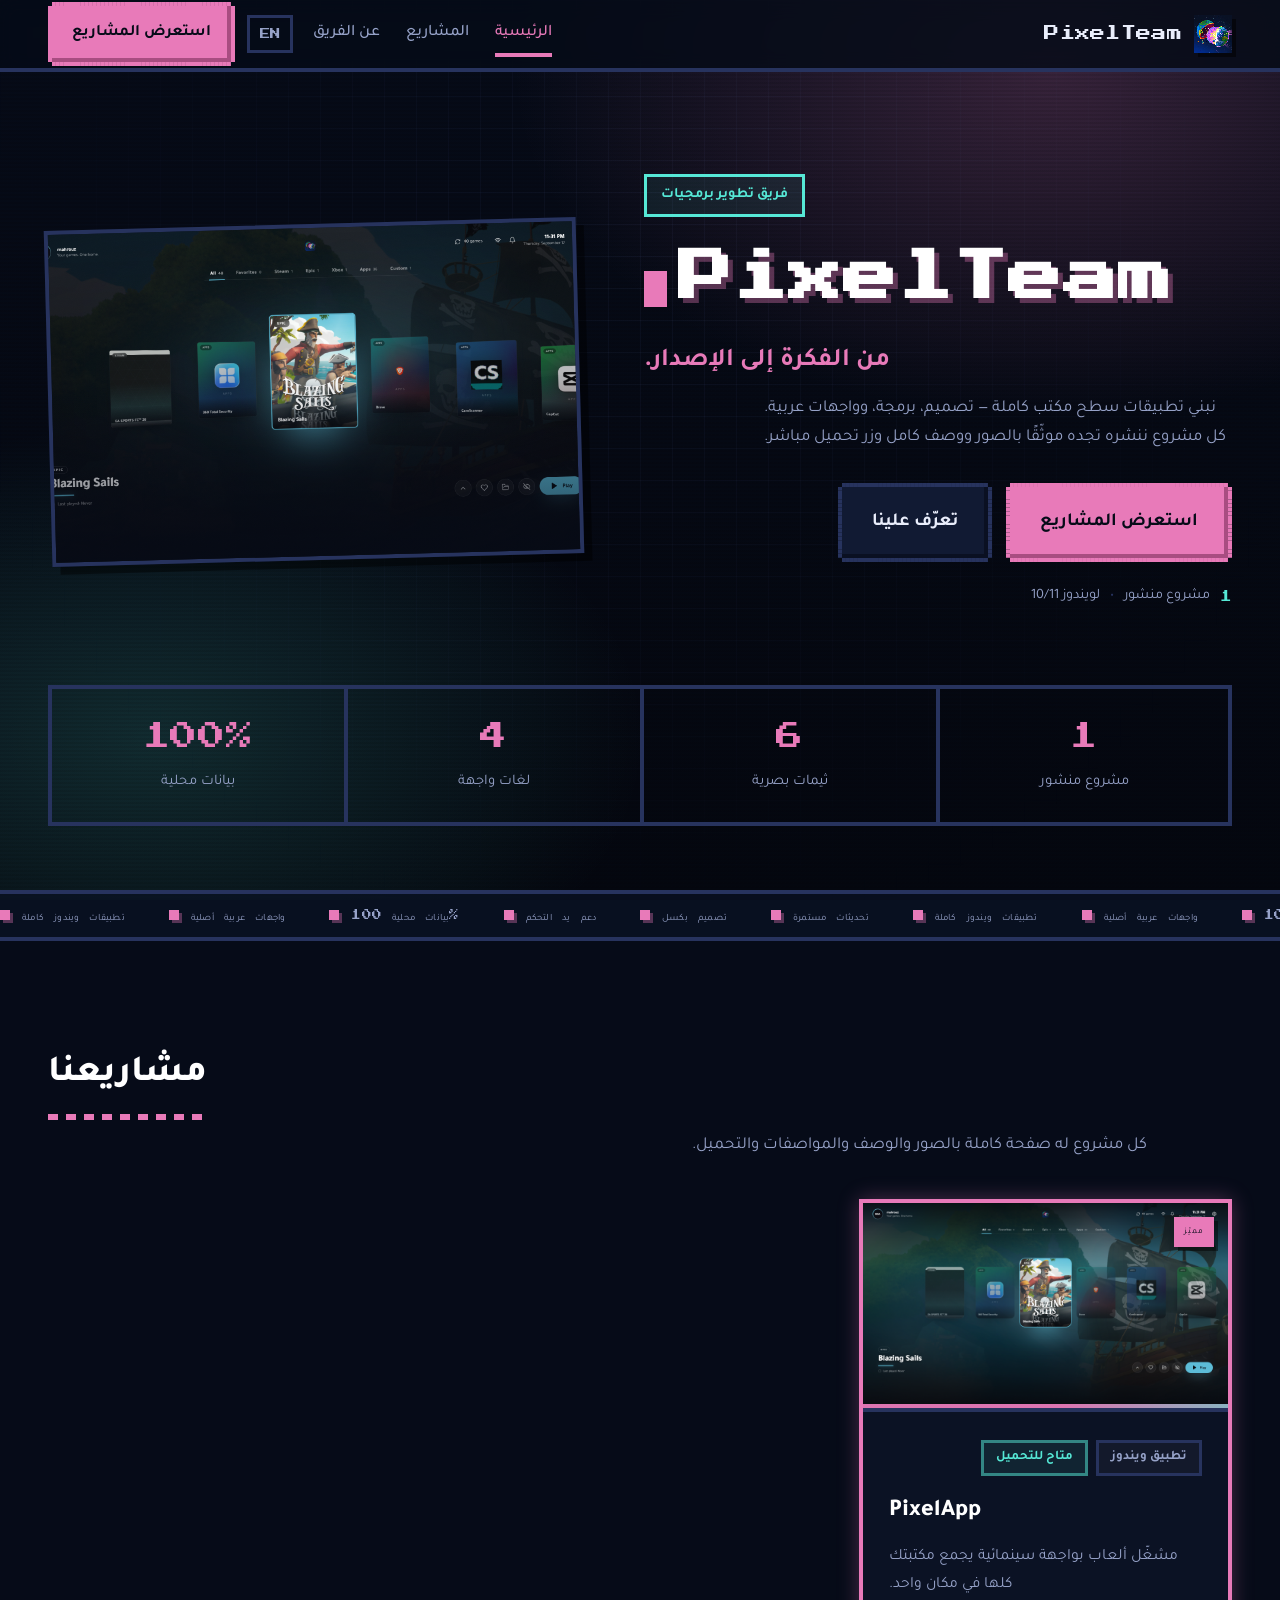
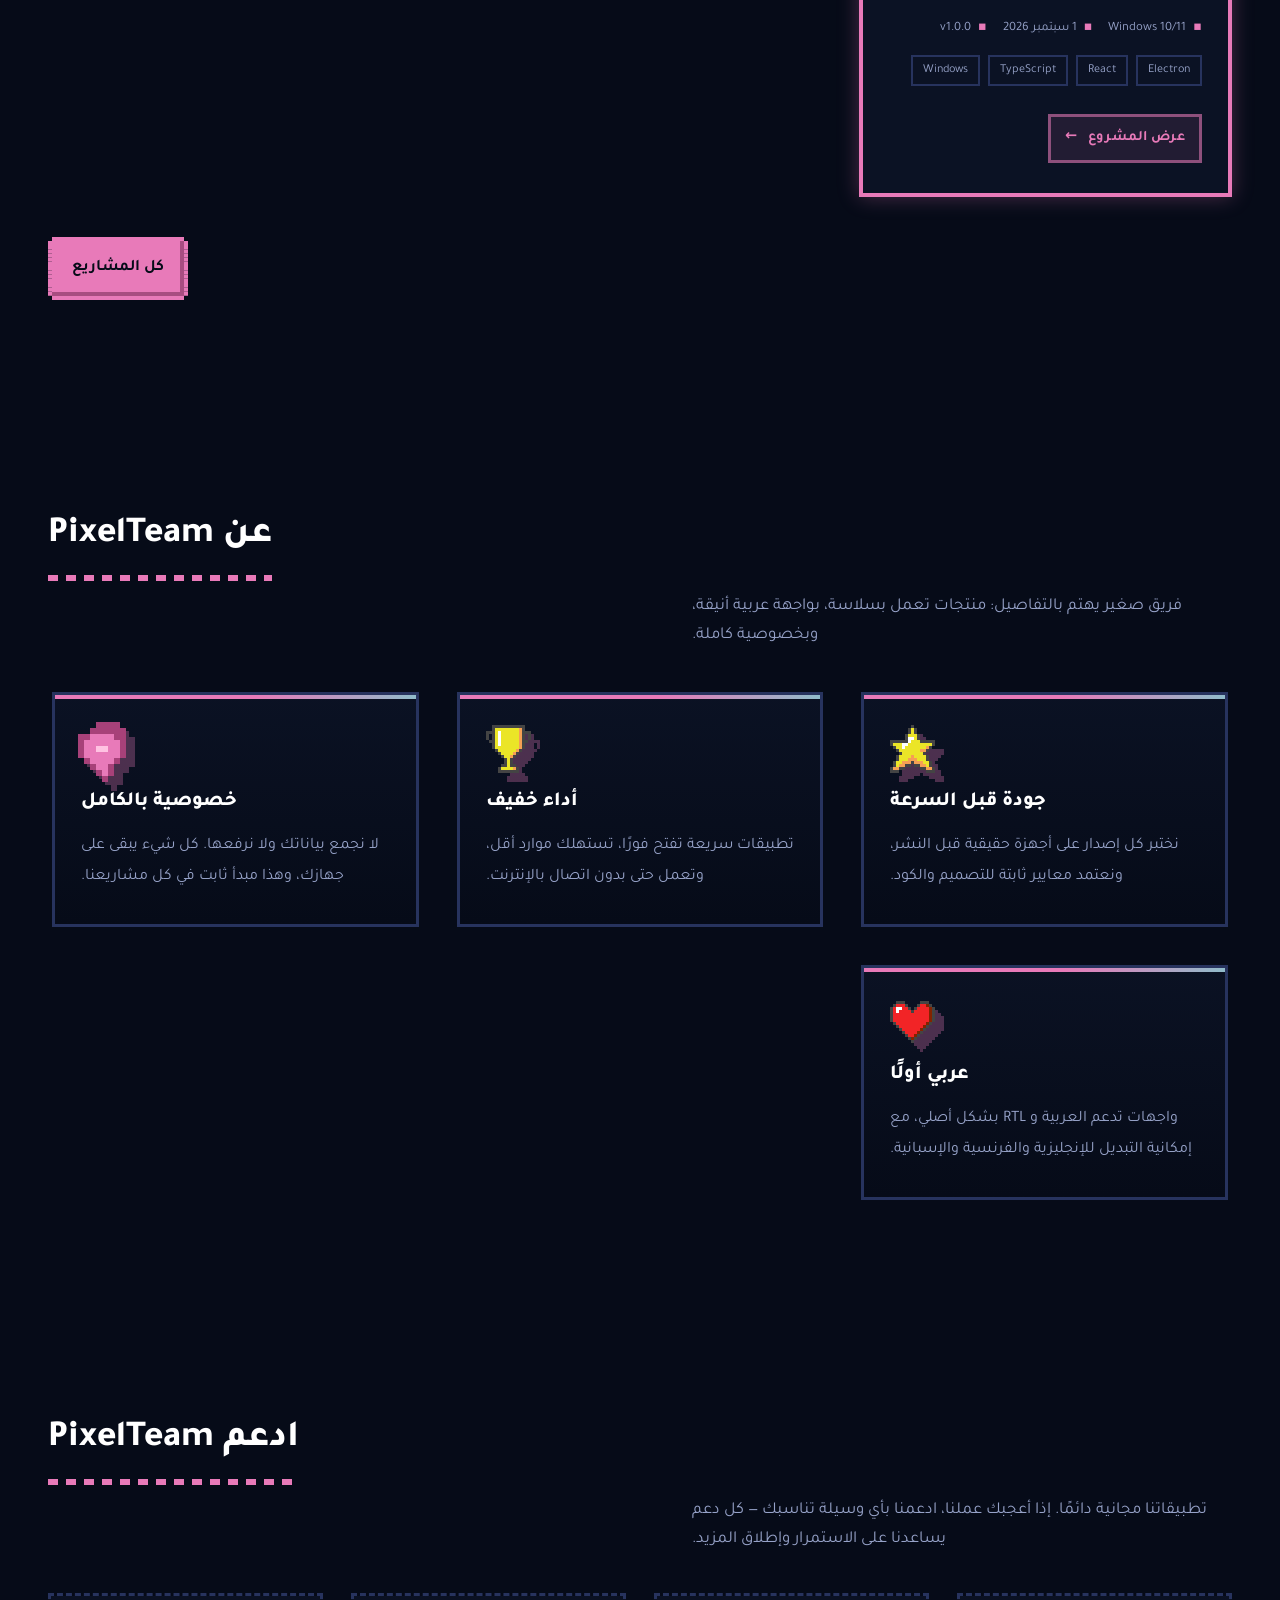
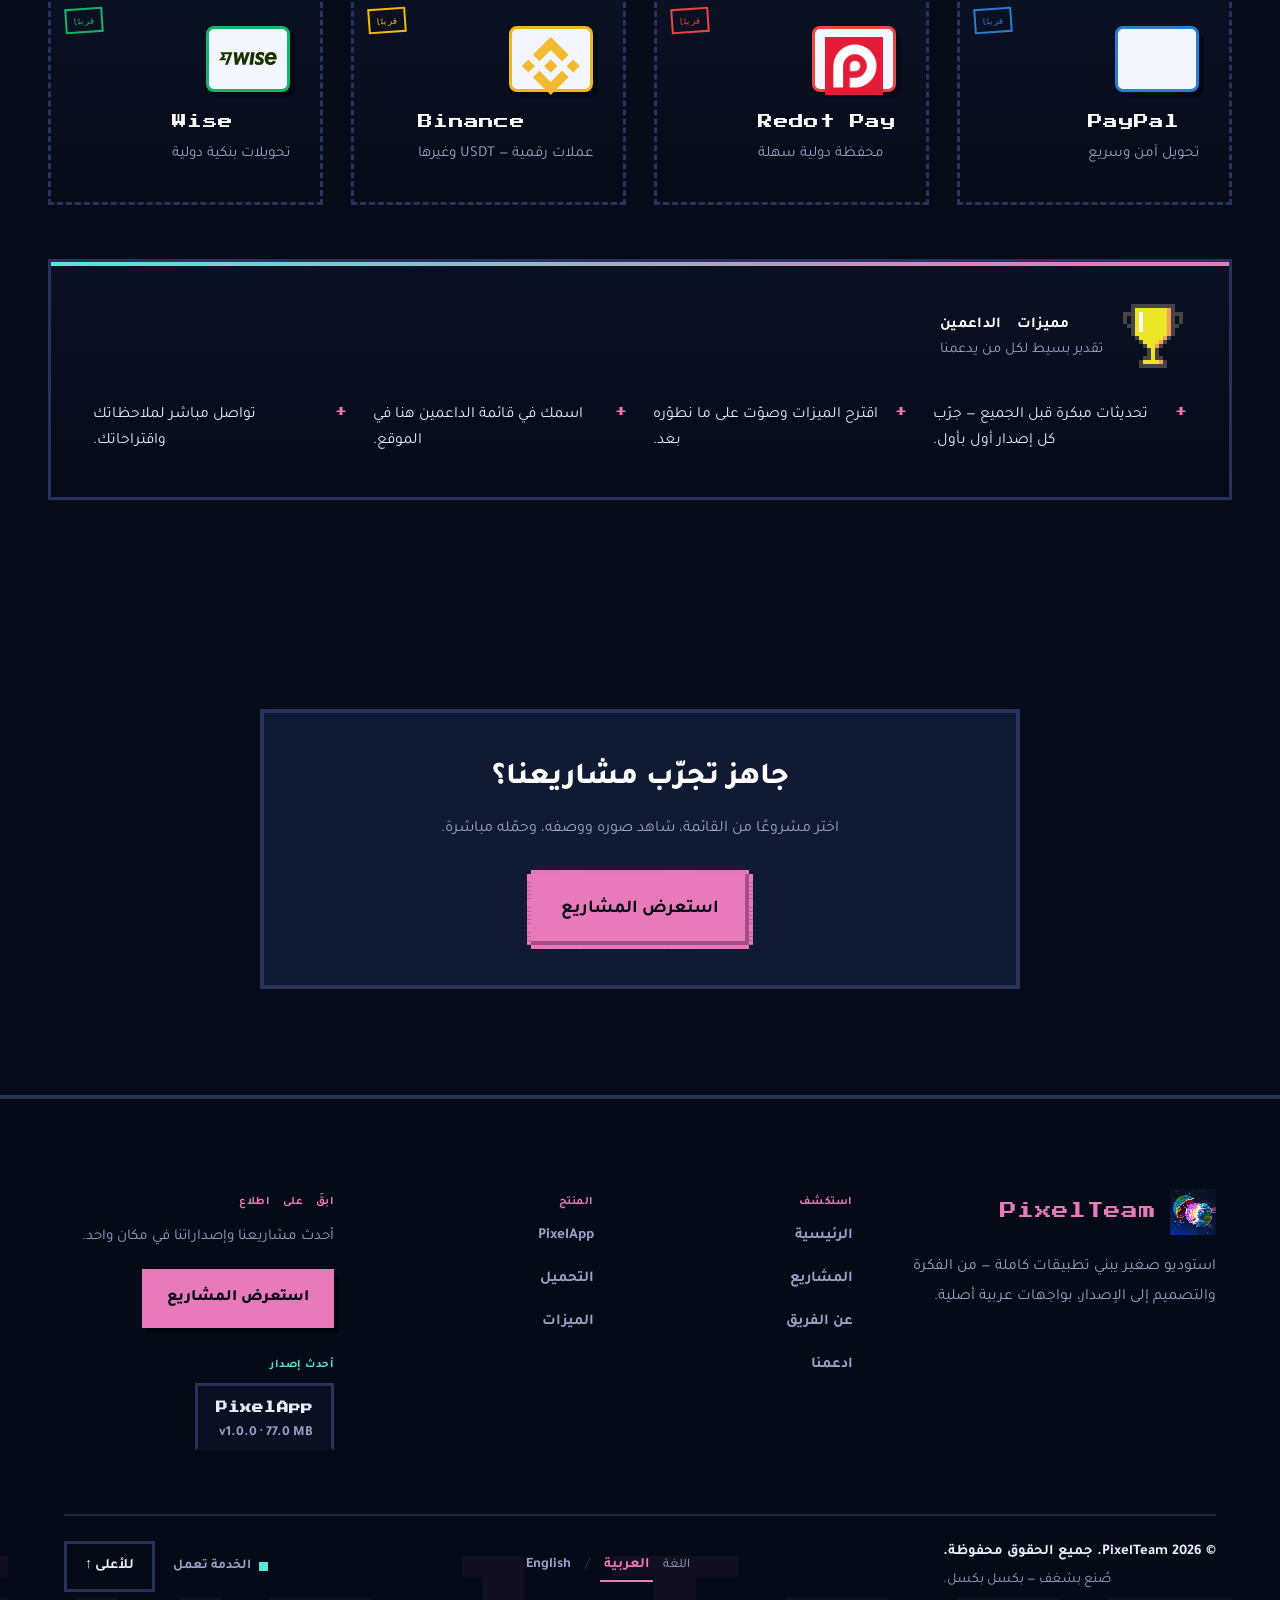
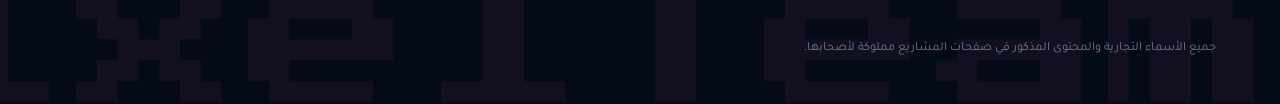
==== index.html @ 176a3e9e "PixelTeam website - PixelApp download site (static port of E:\مشروه)" ====
<!doctype html>
<html lang="ar" dir="rtl">
  <head>
    <meta charset="utf-8" />
    <meta name="viewport" content="width=device-width, initial-scale=1" />
    <meta
      http-equiv="Content-Security-Policy"
      content="default-src 'self'; img-src 'self' data:; style-src 'self' 'unsafe-inline'; font-src 'self'; script-src 'self'; connect-src 'self'; base-uri 'none'; form-action 'none'"
    />
    <title>PixelTeam - نصنع تطبيقات كاملة</title>
    <meta
      name="description"
      content="PixelTeam فريق تطوير تطبيقات. نبني منتجاتنا من الفكرة إلى الإصدار، ومنها PixelApp مشغّل الألعاب لويندوز."
    />
    <meta name="theme-color" content="#0b1224" />
    <meta name="author" content="PixelTeam" />
    <meta property="og:type" content="website" />
    <meta property="og:title" content="PixelTeam - نصنع تطبيقات كاملة" />
    <meta property="og:description" content="فريق تطوير تطبيقات. استعرض مشاريعنا وحمّلها." />
    <meta property="og:image" content="/img/og.png" />
    <link rel="icon" href="/img/favicon.png" />
    <link rel="apple-touch-icon" href="/img/logo.png" />
    <link rel="stylesheet" href="/vendor/nes.css" />
    <link rel="stylesheet" href="/css/style.css" />
  </head>
  <body data-page="home">
    <a class="skip-link" href="#main" data-i18n="nav.skip">تخطَّ إلى المحتوى</a>
    <div class="bg-layer" aria-hidden="true"></div>
    <div class="bg-grid" aria-hidden="true"></div>

    <header class="nav" id="siteNav">
      <a class="brand" href="/">
        <img src="/img/logo.png" alt="PixelTeam" class="brand__mark" />
        <span class="brand__name pixel">PixelTeam</span>
      </a>
      <nav class="nav__links" id="navLinks">
        <a href="/" class="is-active" data-nav="home" aria-current="page" data-i18n="nav.home">الرئيسية</a>
        <a href="/projects" data-nav="projects" data-i18n="nav.projects">المشاريع</a>
        <a href="#about" data-nav="about" data-i18n="nav.about">عن الفريق</a>
        <a href="/projects" class="nav__links__cta" data-i18n="nav.cta">استعرض المشاريع</a>
      </nav>
      <div class="nav__actions">
        <button type="button" class="lang-toggle pixel" id="langToggle" aria-label="Switch language">EN</button>
        <a class="nes-btn is-primary nav__cta" href="/projects" data-i18n="nav.cta">استعرض المشاريع</a>
        <button
          type="button"
          class="nav__toggle pixel"
          id="navToggle"
          aria-expanded="false"
          data-i18n-aria="nav.menu"
        >
          ☰
        </button>
      </div>
    </header>

    <main id="main">
      <section class="hero">
        <div class="hero__inner">
          <div class="hero__badge" data-i18n="home.badge">فريق تطوير برمجيات</div>
          <h1 class="hero__title pixel">PixelTeam</h1>
          <p class="hero__tagline" data-i18n="home.tagline">من الفكرة إلى الإصدار.</p>
          <p class="hero__sub" data-i18n="home.sub">
            نبني تطبيقات سطح مكتب كاملة — تصميم، برمجة، وواجهات عربية. كل مشروع ننشره تجده موثّقًا
            بالصور ووصف كامل وزر تحميل مباشر.
          </p>
          <div class="hero__actions">
            <a class="nes-btn is-primary btn-lg" href="/projects" data-i18n="nav.cta">
              استعرض المشاريع
            </a>
            <a class="nes-btn btn-lg" href="#about" data-i18n="home.aboutCta">تعرّف علينا</a>
          </div>
          <p class="hero__meta">
            <span class="pixel" id="heroProjectCount">—</span>
            <span data-i18n="home.metaProjects">مشروع منشور</span>
            <span class="dot">•</span>
            <span data-i18n="home.metaPlatform">لويندوز 10/11</span>
          </p>
        </div>
        <div class="hero__art">
          <img src="/img/app/theme-neon.png" alt="واجهة أحد مشاريع PixelTeam" />
        </div>
      </section>

      <section class="stats">
        <div class="stat">
          <span class="stat__num pixel" id="statProjects">—</span>
          <span class="stat__label" data-i18n="home.stat.projects">مشروع منشور</span>
        </div>
        <div class="stat">
          <span class="stat__num pixel">6</span>
          <span class="stat__label" data-i18n="home.stat.themes">ثيمات بصرية</span>
        </div>
        <div class="stat">
          <span class="stat__num pixel">4</span>
          <span class="stat__label" data-i18n="home.stat.langs">لغات واجهة</span>
        </div>
        <div class="stat">
          <span class="stat__num pixel">100%</span>
          <span class="stat__label" data-i18n="home.stat.local">بيانات محلية</span>
        </div>
      </section>

      <div class="ticker pixel" aria-hidden="true">
        <div class="ticker__track" id="tickerTrack"></div>
      </div>

      <section class="section" id="work">
        <h2 class="section__title" data-i18n="home.projectsTitle">مشاريعنا</h2>
        <p class="section__lead" data-i18n="home.projectsLead">
          كل مشروع له صفحة كاملة بالصور والوصف والمواصفات والتحميل.
        </p>
        <div class="projects-grid" id="featuredProjects">
          <p class="empty-note" data-i18n="common.loading">جارٍ التحميل…</p>
        </div>
        <div class="section__more">
          <a class="nes-btn is-primary" href="/projects" data-i18n="home.allProjects">كل المشاريع</a>
        </div>
      </section>

      <section class="section" id="about">
        <h2 class="section__title" data-i18n="about.title">عن PixelTeam</h2>
        <p class="section__lead" data-i18n="about.lead">
          فريق صغير يهتم بالتفاصيل: منتجات تعمل بسلاسة، بواجهة عربية أنيقة، وبخصوصية كاملة.
        </p>
        <div class="cards">
          <article class="nes-container is-dark card">
            <i class="nes-icon star is-medium card__icon"></i>
            <h3 data-i18n="about.quality.title">جودة قبل السرعة</h3>
            <p data-i18n="about.quality.body">
              نختبر كل إصدار على أجهزة حقيقية قبل النشر، ونعتمد معايير ثابتة للتصميم والكود.
            </p>
          </article>
          <article class="nes-container is-dark card">
            <i class="nes-icon trophy is-medium card__icon"></i>
            <h3 data-i18n="about.perf.title">أداء خفيف</h3>
            <p data-i18n="about.perf.body">
              تطبيقات سريعة تفتح فورًا، تستهلك موارد أقل، وتعمل حتى بدون اتصال بالإنترنت.
            </p>
          </article>
          <article class="nes-container is-dark card">
            <i class="nes-icon icon-shield is-medium card__icon"></i>
            <h3 data-i18n="about.privacy.title">خصوصية بالكامل</h3>
            <p data-i18n="about.privacy.body">
              لا نجمع بياناتك ولا نرفعها. كل شيء يبقى على جهازك، وهذا مبدأ ثابت في كل مشاريعنا.
            </p>
          </article>
          <article class="nes-container is-dark card">
            <i class="nes-icon heart is-medium card__icon"></i>
            <h3 data-i18n="about.arabic.title">عربي أولًا</h3>
            <p data-i18n="about.arabic.body">
              واجهات تدعم العربية و RTL بشكل أصلي، مع إمكانية التبديل للإنجليزية والفرنسية والإسبانية.
            </p>
          </article>
        </div>
      </section>

      <section class="section section--support" id="support">
        <h2 class="section__title" data-i18n="support.title">ادعم PixelTeam</h2>
        <p class="section__lead" data-i18n="support.lead">
          تطبيقاتنا مجانية دائمًا. إذا أعجبك عملنا، ادعمنا بأي وسيلة تناسبك — كل دعم يساعدنا على
          الاستمرار وإطلاق المزيد.
        </p>
        <div class="support-grid" data-i18n-aria="support.methods">
          <a class="support-card support-card--paypal" data-support-link="paypal" href="#" rel="noopener" target="_blank" aria-label="PayPal">
            <span class="support-card__tile" aria-hidden="true">
              <img class="support-card__logo" src="/img/support/paypal.svg" alt="" />
            </span>
            <span class="support-card__body">
              <span class="support-card__name pixel">PayPal</span>
              <span class="support-card__hint" data-i18n="support.paypal.hint">تحويل آمن وسريع</span>
            </span>
            <span class="support-card__status" data-support-status data-i18n="support.soon" hidden>قريبًا</span>
          </a>
          <a class="support-card support-card--redot" data-support-link="redot" href="#" rel="noopener" target="_blank" aria-label="Redot Pay">
            <span class="support-card__tile" aria-hidden="true">
              <img class="support-card__logo" src="/img/support/redot.png" alt="" />
            </span>
            <span class="support-card__body">
              <span class="support-card__name pixel">Redot Pay</span>
              <span class="support-card__hint" data-i18n="support.redot.hint">محفظة دولية سهلة</span>
            </span>
            <span class="support-card__status" data-support-status data-i18n="support.soon" hidden>قريبًا</span>
          </a>
          <a class="support-card support-card--binance" data-support-link="binance" href="#" rel="noopener" target="_blank" aria-label="Binance">
            <span class="support-card__tile" aria-hidden="true">
              <img class="support-card__logo" src="/img/support/binance.svg" alt="" />
            </span>
            <span class="support-card__body">
              <span class="support-card__name pixel">Binance</span>
              <span class="support-card__hint" data-i18n="support.binance.hint">عملات رقمية — USDT وغيرها</span>
            </span>
            <span class="support-card__status" data-support-status data-i18n="support.soon" hidden>قريبًا</span>
          </a>
          <a class="support-card support-card--wise" data-support-link="wise" href="#" rel="noopener" target="_blank" aria-label="Wise">
            <span class="support-card__tile" aria-hidden="true">
              <img class="support-card__logo" src="/img/support/wise.svg" alt="" />
            </span>
            <span class="support-card__body">
              <span class="support-card__name pixel">Wise</span>
              <span class="support-card__hint" data-i18n="support.wise.hint">تحويلات بنكية دولية</span>
            </span>
            <span class="support-card__status" data-support-status data-i18n="support.soon" hidden>قريبًا</span>
          </a>
        </div>
        <div class="perks" id="supportPerks">
          <div class="perks__head">
            <i class="nes-icon trophy is-large perks__icon" aria-hidden="true"></i>
            <div>
              <h3 class="perks__title pixel" data-i18n="support.perksTitle">مميزات الداعمين</h3>
              <p class="perks__lead" data-i18n="support.perksLead">تقدير بسيط لكل من يدعمنا</p>
            </div>
          </div>
          <ul class="perks__list">
            <li data-i18n="support.perk.early">تحديثات مبكرة قبل الجميع — جرّب كل إصدار أول بأول.</li>
            <li data-i18n="support.perk.voice">اقترح الميزات وصوّت على ما نطوّره بعد.</li>
            <li data-i18n="support.perk.honor">اسمك في قائمة الداعمين هنا في الموقع.</li>
            <li data-i18n="support.perk.support">تواصل مباشر لملاحظاتك واقتراحاتك.</li>
          </ul>
        </div>
      </section>

      <section class="section cta-band">
        <div class="nes-container is-dark cta-band__card">
          <h2 data-i18n="home.ctaTitle">جاهز تجرّب مشاريعنا؟</h2>
          <p data-i18n="home.ctaSub">اختر مشروعًا من القائمة، شاهد صوره ووصفه، وحمّله مباشرة.</p>
          <a class="nes-btn is-primary btn-lg" href="/projects" data-i18n="nav.cta">استعرض المشاريع</a>
        </div>
      </section>
    </main>

    <footer class="footer">
      <span class="footer__watermark pixel" aria-hidden="true">PixelTeam</span>
      <div class="footer__grid">
        <div class="footer__col footer__col--brand">
          <a class="footer__brand" href="/">
            <img src="/img/logo.png" alt="PixelTeam" class="footer__mark" />
            <span class="pixel">PixelTeam</span>
          </a>
          <p class="footer__about" data-i18n="footer.about">
            استوديو صغير يبني تطبيقات كاملة — من الفكرة والتصميم إلى الإصدار، بواجهات عربية أصلية.
          </p>
        </div>
        <nav class="footer__col" data-i18n-aria="footer.explore">
          <h3 class="footer__title pixel" data-i18n="footer.explore">استكشف</h3>
          <a href="/" data-i18n="nav.home">الرئيسية</a>
          <a href="/projects" data-i18n="nav.projects">المشاريع</a>
          <a href="/#about" data-i18n="nav.about">عن الفريق</a>
          <a href="/#support" data-i18n="footer.support">ادعمنا</a>
        </nav>
        <nav class="footer__col" data-i18n-aria="footer.product">
          <h3 class="footer__title pixel" data-i18n="footer.product">المنتج</h3>
          <a href="/projects/pixelapp" data-i18n="footer.pixelapp">PixelApp</a>
          <a href="/projects/pixelapp" data-i18n="footer.download">التحميل</a>
          <a href="/#work" data-i18n="footer.features">الميزات</a>
        </nav>
        <div class="footer__col footer__col--cta">
          <h3 class="footer__title pixel" data-i18n="footer.stay">ابقَ على اطلاع</h3>
          <p class="footer__cta-text" data-i18n="footer.ctaText">
            أحدث مشاريعنا وإصداراتنا في مكان واحد.
          </p>
          <a class="footer__cta" href="/projects" data-i18n="nav.cta">استعرض المشاريع</a>
          <div class="footer__release" id="footerRelease" hidden>
            <span class="footer__release-label" data-i18n="footer.latest">أحدث إصدار</span>
            <a class="footer__release-card" id="footerReleaseLink" href="/projects/pixelapp">
              <span class="footer__release-name pixel" id="footerReleaseName">PixelApp</span>
              <span class="footer__release-meta" id="footerReleaseMeta">-</span>
            </a>
          </div>
        </div>
      </div>
      <div class="footer__bottom">
        <div class="footer__legal">
          <p class="footer__copy" data-i18n="footer.copy">© 2026 PixelTeam. جميع الحقوق محفوظة.</p>
          <p class="footer__made" data-i18n="footer.made">صُنع بشغف — بكسل بكسل.</p>
        </div>
        <nav class="footer__langs" data-i18n-aria="footer.language">
          <span class="footer__langs-label" data-i18n="footer.language">اللغة</span>
          <button type="button" class="footer__lang" data-lang="ar">العربية</button>
          <span class="footer__langs-sep" aria-hidden="true">/</span>
          <button type="button" class="footer__lang" data-lang="en">English</button>
        </nav>
        <div class="footer__utilities">
          <a class="footer__status" href="/">
            <span class="footer__status-dot" aria-hidden="true"></span>
            <span data-i18n="footer.status">الخدمة تعمل</span>
          </a>
          <button type="button" class="footer__top js-to-top" data-i18n="common.top">للأعلى</button>
        </div>
      </div>
      <p class="footer__note" data-i18n="footer.note">
        جميع الأسماء التجارية والمحتوى المذكور في صفحات المشاريع مملوكة لأصحابها.
      </p>
    </footer>

    <script src="/js/main.js"></script>
  </body>
</html>
---- css/style.css ----
/* ==========================================================================
   PixelTeam website - pixel styling on top of NES.css (the design library).
   ========================================================================== */

@font-face {
  font-family: 'Press Start 2P';
  src: url('/fonts/press-start-2p.woff2') format('woff2'),
    url('/fonts/press-start-2p.woff') format('woff');
  font-weight: 400;
  font-style: normal;
  font-display: swap;
}

@font-face {
  font-family: 'Tajawal';
  src: url('/fonts/Tajawal-Light.ttf') format('truetype');
  font-weight: 300;
  font-display: swap;
}
@font-face {
  font-family: 'Tajawal';
  src: url('/fonts/Tajawal-Regular.ttf') format('truetype');
  font-weight: 400;
  font-display: swap;
}
@font-face {
  font-family: 'Tajawal';
  src: url('/fonts/Tajawal-Medium.ttf') format('truetype');
  font-weight: 500;
  font-display: swap;
}
@font-face {
  font-family: 'Tajawal';
  src: url('/fonts/Tajawal-Bold.ttf') format('truetype');
  font-weight: 700;
  font-display: swap;
}
@font-face {
  font-family: 'Tajawal';
  src: url('/fonts/Tajawal-ExtraBold.ttf') format('truetype');
  font-weight: 800;
  font-display: swap;
}

:root {
  --navy-950: #04070f;
  --navy-900: #060b18;
  --navy-800: #0b1224;
  --navy-700: #111a33;
  --navy-600: #182347;
  --line: #27335e;
  --pink: #e87ab9;
  --pink-dark: #a84d81;
  --pink-soft: rgba(232, 122, 185, 0.18);
  --cyan: #56e8d6;
  --text: #e9edfb;
  --muted: #96a2c8;
  --shadow: 8px 8px 0 rgba(0, 0, 0, 0.45);
  --nav-h: 72px;
}

* {
  box-sizing: border-box;
}

html {
  scroll-behavior: smooth;
}

body {
  margin: 0;
  min-height: 100%;
  background: var(--navy-900);
  color: var(--text);
  font-family: 'Tajawal', 'Segoe UI', system-ui, sans-serif;
  font-weight: 400;
  line-height: 1.7;
  overflow-x: hidden;
}

main {
  position: relative;
  z-index: 1;
}

a {
  color: var(--pink);
  text-decoration: none;
}

img {
  max-width: 100%;
  display: block;
}

.pixel {
  font-family: 'Press Start 2P', 'Tajawal', monospace;
  letter-spacing: 0.02em;
  line-height: 1.6;
}

::selection {
  background: var(--pink);
  color: var(--navy-900);
}

:focus-visible {
  outline: 3px solid var(--cyan);
  outline-offset: 3px;
}

/* --- backdrop ------------------------------------------------------- */

.bg-layer,
.bg-grid {
  position: fixed;
  inset: 0;
  pointer-events: none;
  z-index: 0;
}

.bg-layer {
  background: radial-gradient(60% 55% at 82% 8%, rgba(232, 122, 185, 0.22), transparent 70%),
    radial-gradient(55% 50% at 12% 82%, rgba(86, 232, 214, 0.16), transparent 70%),
    linear-gradient(180deg, var(--navy-900), var(--navy-950));
}

.bg-grid {
  background-image: linear-gradient(rgba(120, 140, 220, 0.06) 1px, transparent 1px),
    linear-gradient(90deg, rgba(120, 140, 220, 0.06) 1px, transparent 1px);
  background-size: 32px 32px;
  mask-image: radial-gradient(circle at 50% 30%, #000 0%, transparent 78%);
  -webkit-mask-image: radial-gradient(circle at 50% 30%, #000 0%, transparent 78%);
}

/* --- buttons (NES.css brand overrides) ------------------------------ */

.nes-btn {
  font-family: 'Tajawal', sans-serif;
  font-weight: 700;
  font-size: 1rem;
  padding: 10px 16px;
  border-radius: 0;
}

.nes-btn.is-primary {
  color: var(--navy-900);
  background-color: var(--pink);
  border-image-source: url('data:image/svg+xml;utf8,<svg version="1.1" width="5" height="5" xmlns="http://www.w3.org/2000/svg"><path d="M2 1 h1 v1 h-1 z M1 2 h1 v1 h-1 z M3 2 h1 v1 h-1 z M2 3 h1 v1 h-1 z" fill="rgb(232,122,185)" /></svg>');
}

.nes-btn.is-primary::after {
  box-shadow: inset -4px -4px var(--pink-dark);
}

.nes-btn.is-primary:hover {
  color: var(--navy-900);
  background-color: #f191c9;
}

.nes-btn.is-primary:hover::after {
  box-shadow: inset -6px -6px var(--pink-dark);
}

.nes-btn.is-primary:active:not(.is-disabled)::after {
  box-shadow: inset 4px 4px var(--pink-dark);
}

.nes-btn.is-primary:focus {
  box-shadow: 0 0 0 6px var(--pink-soft);
}

.nes-btn:not(.is-primary) {
  color: var(--text);
  background-color: var(--navy-700);
  border-image-source: url('data:image/svg+xml;utf8,<svg version="1.1" width="5" height="5" xmlns="http://www.w3.org/2000/svg"><path d="M2 1 h1 v1 h-1 z M1 2 h1 v1 h-1 z M3 2 h1 v1 h-1 z M2 3 h1 v1 h-1 z" fill="rgb(39,51,94)" /></svg>');
}

.nes-btn:not(.is-primary)::after {
  box-shadow: inset -4px -4px #0a1022;
}

.nes-btn:not(.is-primary):hover {
  color: #fff;
  background-color: var(--navy-600);
}

.nes-btn:not(.is-primary):hover::after {
  box-shadow: inset -6px -6px #0a1022;
}

.nes-btn:not(.is-primary):active:not(.is-disabled)::after {
  box-shadow: inset 4px 4px #0a1022;
}

.btn-lg.nes-btn {
  font-size: 1.15rem;
  padding: 16px 26px;
}

/* --- containers (NES.css brand overrides) --------------------------- */

.nes-container.is-dark {
  color: var(--text);
  background-color: var(--navy-700);
  border-color: var(--line);
}

.nes-container.is-dark::after {
  background-color: var(--navy-900);
}

.nes-container.is-dark > :last-child {
  margin-bottom: 0;
}

/* --- nav ------------------------------------------------------------ */

.nav {
  position: sticky;
  top: 0;
  z-index: 20;
  display: flex;
  align-items: center;
  gap: 20px;
  height: var(--nav-h);
  padding: 0 clamp(16px, 4vw, 48px);
  background: rgba(6, 11, 24, 0.82);
  backdrop-filter: blur(10px);
  border-bottom: 4px solid var(--line);
}

.brand {
  display: flex;
  align-items: center;
  gap: 12px;
  color: var(--text);
}

.brand__mark {
  width: 38px;
  height: 38px;
  image-rendering: pixelated;
  box-shadow: 4px 4px 0 rgba(0, 0, 0, 0.5);
}

.brand__name {
  font-size: 0.95rem;
}

.nav__links {
  display: flex;
  gap: 26px;
  margin-inline-start: auto;
}

.nav__links a {
  color: var(--muted);
  font-weight: 500;
  transition: color 0.15s ease;
}

.nav__links a:hover,
.nav__links a.is-active {
  color: var(--pink);
}

.nav__actions {
  display: flex;
  align-items: center;
  gap: 12px;
}

.lang-toggle {
  background: none;
  border: 3px solid var(--line);
  color: var(--muted);
  font-size: 0.65rem;
  padding: 8px 10px;
  cursor: pointer;
  transition: color 0.15s ease, border-color 0.15s ease;
}

.lang-toggle:hover {
  color: var(--pink);
  border-color: var(--pink);
}

/* --- hero ----------------------------------------------------------- */

.hero {
  display: grid;
  grid-template-columns: minmax(0, 1.05fr) minmax(0, 0.95fr);
  align-items: center;
  gap: clamp(24px, 5vw, 72px);
  padding: clamp(48px, 8vw, 110px) clamp(16px, 4vw, 48px) clamp(40px, 6vw, 80px);
  max-width: 1280px;
  margin: 0 auto;
}

.hero__badge {
  display: inline-block;
  padding: 6px 14px;
  margin-bottom: 18px;
  font-size: 0.9rem;
  font-weight: 700;
  color: var(--cyan);
  border: 3px solid var(--cyan);
  background: rgba(86, 232, 214, 0.08);
}

.hero__title {
  font-size: clamp(1.9rem, 5.4vw, 3.4rem);
  margin: 0 0 18px;
  color: #fff;
  text-shadow: 5px 5px 0 rgba(232, 122, 185, 0.35);
}

.hero__tagline {
  font-size: clamp(1.15rem, 2.6vw, 1.6rem);
  font-weight: 700;
  color: var(--pink);
  margin: 0 0 12px;
}

.hero__sub {
  max-width: 52ch;
  color: var(--muted);
  font-size: 1.05rem;
  margin: 0 0 30px;
}

.hero__actions {
  display: flex;
  flex-wrap: wrap;
  gap: 14px;
  margin-bottom: 22px;
}

.hero__meta {
  display: flex;
  align-items: center;
  gap: 10px;
  flex-wrap: wrap;
  color: var(--muted);
  font-size: 0.9rem;
  margin: 0;
}

.hero__meta .dot {
  color: var(--line);
}

.hero__meta .pixel {
  color: var(--cyan);
  font-size: 0.72rem;
}

.hero__art {
  position: relative;
  border: 4px solid var(--line);
  box-shadow: var(--shadow);
  background: var(--navy-800);
  transform: rotate(-1.5deg);
}

.hero__art::after {
  content: '';
  position: absolute;
  inset: 0;
  background: linear-gradient(180deg, transparent 45%, rgba(6, 11, 24, 0.7));
}

.hero__art img {
  width: 100%;
  aspect-ratio: 16 / 10;
  object-fit: cover;
}

/* --- stats ---------------------------------------------------------- */

.stats {
  display: grid;
  grid-template-columns: repeat(4, minmax(0, 1fr));
  max-width: 1280px;
  margin: 0 auto;
  padding: 0 clamp(16px, 4vw, 48px);
}

.stat {
  padding: 26px 16px;
  text-align: center;
  border-top: 4px solid var(--line);
  border-bottom: 4px solid var(--line);
  border-inline-end: 4px solid var(--line);
}

.stat:first-child {
  border-inline-start: 4px solid var(--line);
}

.stat__num {
  display: block;
  font-size: clamp(1.1rem, 3vw, 1.7rem);
  color: var(--pink);
  margin-bottom: 10px;
}

.stat__label {
  color: var(--muted);
  font-size: 0.92rem;
}

/* --- sections ------------------------------------------------------- */

.section {
  max-width: 1280px;
  margin: 0 auto;
  padding: clamp(56px, 8vw, 104px) clamp(16px, 4vw, 48px);
  scroll-margin-top: var(--nav-h);
}

.section--tight {
  padding-top: clamp(8px, 2vw, 24px);
}

.section__title {
  font-size: clamp(1.5rem, 4vw, 2.3rem);
  font-weight: 800;
  margin: 0 0 12px;
  color: #fff;
  display: inline-block;
  padding-bottom: 14px;
  background: repeating-linear-gradient(90deg, var(--pink) 0 10px, transparent 10px 18px) bottom left / 100% 6px
    no-repeat;
}

[dir='rtl'] .section__title {
  background-position: bottom right;
}

.section__lead {
  color: var(--muted);
  font-size: 1.05rem;
  margin: 0 0 38px;
  max-width: 60ch;
}

.section__more {
  margin-top: 40px;
}

/* --- feature cards -------------------------------------------------- */

.cards {
  display: grid;
  grid-template-columns: repeat(auto-fit, minmax(min(280px, 100%), 1fr));
  gap: 30px;
}

.card {
  position: relative;
  overflow: hidden;
  padding: 30px 26px 32px;
  background: linear-gradient(180deg, rgba(11, 18, 36, 0.95), rgba(6, 11, 24, 0.92)) !important;
  border: 3px solid var(--line) !important;
  box-shadow: none !important;
  transition: transform 0.18s ease, border-color 0.18s ease, box-shadow 0.18s ease !important;
}

.card::before {
  content: '';
  position: absolute;
  top: 0;
  inset-inline: 0;
  height: 4px;
  background: linear-gradient(90deg, var(--pink) 0%, var(--pink) 55%, var(--cyan) 130%);
}

.card:hover {
  transform: translate(-4px, -4px);
  border-color: var(--pink) !important;
  box-shadow:
    8px 8px 0 rgba(0, 0, 0, 0.45),
    0 0 28px color-mix(in srgb, var(--pink) 35%, transparent) !important;
}

.js .reveal.is-visible.card:hover {
  transform: translate(-4px, -4px);
  transition: transform 0.18s ease, border-color 0.18s ease, box-shadow 0.18s ease !important;
}

.card__icon {
  display: inline-block;
  color: var(--pink);
  margin-bottom: 18px;
  filter: drop-shadow(3px 3px 0 rgba(232, 122, 185, 0.3));
  transition: transform 0.18s ease;
}

.card:hover .card__icon {
  transform: translateY(-4px);
}

.nes-icon.icon-shield::before {
  width: 2px;
  height: 2px;
  box-shadow:
    6px 0 #a74179, 8px 0 #a74179, 10px 0 #a74179, 12px 0 #a74179,
    4px 2px #a74179, 6px 2px #a74179, 8px 2px #a74179, 10px 2px #a74179, 12px 2px #a74179, 14px 2px #a74179,
    0 4px #a74179, 2px 4px #a74179, 4px 4px, 6px 4px, 8px 4px, 10px 4px, 12px 4px #a74179, 14px 4px #a74179,
    0 6px #a74179, 2px 6px, 4px 6px, 6px 6px, 8px 6px, 10px 6px, 12px 6px, 14px 6px #a74179,
    0 8px #a74179, 2px 8px, 4px 8px, 6px 8px #ffc2e2, 8px 8px #ffc2e2, 10px 8px, 12px 8px, 14px 8px #a74179,
    0 10px #a74179, 2px 10px, 4px 10px, 6px 10px, 8px 10px, 10px 10px, 12px 10px, 14px 10px #a74179,
    2px 12px #a74179, 4px 12px, 6px 12px, 8px 12px, 10px 12px, 12px 12px #a74179,
    4px 14px #a74179, 6px 14px, 8px 14px, 10px 14px #a74179,
    6px 16px #a74179, 8px 16px, 10px 16px #a74179,
    8px 18px #a74179;
}

.card h3 {
  font-size: 1.25rem;
  font-weight: 800;
  margin: 0 0 12px;
  color: #fff;
}

.card p {
  color: var(--muted);
  margin: 0;
  font-size: 1rem;
  line-height: 1.9;
}

/* --- support section ------------------------------------------------ */

.support-grid {
  display: grid;
  grid-template-columns: repeat(auto-fit, minmax(min(264px, 100%), 1fr));
  gap: 28px;
  margin-bottom: 54px;
}

.support-card {
  --brand: var(--pink);
  position: relative;
  display: flex;
  flex-direction: column;
  align-items: flex-start;
  gap: 18px;
  padding: clamp(24px, 4vw, 30px);
  background: linear-gradient(180deg, rgba(11, 18, 36, 0.95), rgba(6, 11, 24, 0.92));
  border: 3px solid var(--line);
  text-decoration: none;
  color: var(--text);
  min-height: 212px;
  transition: transform 0.18s ease, border-color 0.18s ease, box-shadow 0.18s ease;
}

.support-card--paypal {
  --brand: #2b7cd3;
}
.support-card--redot {
  --brand: #ef4444;
}
.support-card--binance {
  --brand: #f0b90b;
}
.support-card--wise {
  --brand: #12b66a;
}

.support-card:hover {
  transform: translate(-4px, -4px);
  border-color: var(--brand);
  box-shadow:
    8px 8px 0 rgba(0, 0, 0, 0.45),
    0 0 26px color-mix(in srgb, var(--brand) 35%, transparent);
}

.support-card__tile {
  flex: none;
  display: grid;
  place-items: center;
  width: 84px;
  height: 66px;
  background: #f4f6ff;
  border: 3px solid var(--brand);
  border-radius: 8px;
  box-shadow: 5px 5px 0 rgba(0, 0, 0, 0.35);
  padding: 8px 10px;
}

.support-card__logo {
  display: block;
  width: auto;
  height: auto;
  max-width: 100%;
  max-height: 100%;
  object-fit: contain;
}

.support-card__name {
  display: block;
  font-size: 0.92rem;
  color: #fff;
  margin-bottom: 8px;
}

.support-card__hint {
  display: block;
  color: var(--muted);
  font-size: 0.95rem;
  line-height: 1.7;
}

.support-card__status {
  position: absolute;
  top: 12px;
  inset-inline-end: 14px;
  font-family: 'Press Start 2P', monospace;
  font-size: 0.55rem;
  color: var(--brand);
  border: 2px solid var(--brand);
  padding: 3px 7px;
  letter-spacing: 0.05em;
  transform: rotate(-4deg);
}

.support-card--soon {
  border-style: dashed;
  opacity: 0.88;
}

.support-card--soon:hover {
  transform: none;
  box-shadow: none;
  border-color: var(--line);
}

.js .reveal.is-visible.support-card:hover {
  transform: translate(-4px, -4px);
  transition: transform 0.18s ease, border-color 0.18s ease, box-shadow 0.18s ease !important;
}

.perks {
  position: relative;
  overflow: hidden;
  padding: clamp(26px, 4vw, 42px);
  background: linear-gradient(180deg, rgba(11, 18, 36, 0.96), rgba(6, 11, 24, 0.94));
  border: 3px solid var(--line);
  display: grid;
  gap: clamp(22px, 3vw, 34px);
}

.perks::before {
  content: '';
  position: absolute;
  top: 0;
  inset-inline: 0;
  height: 4px;
  background: linear-gradient(90deg, var(--cyan) 0%, var(--pink) 90%);
}

.perks__head {
  display: flex;
  align-items: center;
  gap: 20px;
}

.perks__icon {
  color: var(--pink);
}

.perks__title {
  margin: 0 0 6px;
  color: #fff;
  font-size: 0.95rem;
}

.perks__lead {
  margin: 0;
  color: var(--muted);
  font-size: 0.92rem;
}

.perks__list {
  display: grid;
  grid-template-columns: repeat(auto-fit, minmax(min(250px, 100%), 1fr));
  gap: 16px 26px;
  list-style: none;
  margin: 0;
  padding: 0;
}

.perks__list li {
  position: relative;
  padding-inline-start: 28px;
  color: var(--text);
  font-size: 0.98rem;
  line-height: 1.7;
}

.perks__list li::before {
  content: '+';
  position: absolute;
  inset-inline-start: 0;
  top: 0;
  color: var(--pink);
  font-family: 'Press Start 2P', monospace;
  font-size: 0.75rem;
}

@media (max-width: 640px) {
  .perks__head {
    align-items: flex-start;
  }
}

/* --- page head + breadcrumb ----------------------------------------- */

.page-head {
  max-width: 1280px;
  margin: 0 auto;
  padding: clamp(40px, 6vw, 72px) clamp(16px, 4vw, 48px) 0;
}

.page-head--project {
  padding-bottom: 0;
}

.breadcrumb {
  display: flex;
  align-items: center;
  gap: 10px;
  color: var(--muted);
  font-size: 0.9rem;
  margin-bottom: 24px;
  flex-wrap: wrap;
}

.breadcrumb a {
  color: var(--muted);
}

.breadcrumb a:hover {
  color: var(--pink);
}

.breadcrumb .is-current {
  color: var(--text);
  font-weight: 700;
}

.page-head__title {
  font-size: clamp(1.7rem, 5vw, 2.8rem);
  font-weight: 800;
  color: #fff;
  margin: 0 0 12px;
}

.page-head__lead {
  color: var(--muted);
  font-size: 1.05rem;
  margin: 0 0 16px;
  max-width: 60ch;
}

.page-head__count {
  display: flex;
  align-items: center;
  gap: 10px;
  color: var(--muted);
  margin: 0;
}

.page-head__count .pixel {
  color: var(--cyan);
  font-size: 0.8rem;
}

/* --- pills + tags --------------------------------------------------- */

.pills {
  display: flex;
  flex-wrap: wrap;
  gap: 8px;
  margin-bottom: 16px;
}

.pill {
  display: inline-block;
  padding: 4px 12px;
  font-size: 0.82rem;
  font-weight: 700;
  border: 3px solid var(--line);
  color: var(--muted);
  background: rgba(255, 255, 255, 0.03);
}

.pill--status {
  color: var(--cyan);
  border-color: rgba(86, 232, 214, 0.5);
  background: rgba(86, 232, 214, 0.08);
}

.pill--soon {
  color: #f0c674;
  border-color: rgba(240, 198, 116, 0.5);
  background: rgba(240, 198, 116, 0.08);
}

.tags {
  display: flex;
  flex-wrap: wrap;
  gap: 8px;
  list-style: none;
  padding: 0;
  margin: 0 0 20px;
}

.tags li {
  font-size: 0.82rem;
  color: var(--muted);
  border: 2px solid var(--line);
  padding: 3px 10px;
}

.tags--small li {
  font-size: 0.76rem;
}

/* --- project cards -------------------------------------------------- */

.projects-grid {
  display: grid;
  grid-template-columns: repeat(auto-fill, minmax(min(360px, 100%), 1fr));
  gap: 32px;
}

.project-card {
  display: flex;
  flex-direction: column;
  border: 4px solid rgba(39, 51, 94, 0.9);
  background: var(--navy-800);
  color: var(--text);
  transition: transform 0.18s ease, border-color 0.18s ease, box-shadow 0.18s ease,
    filter 0.18s ease;
}

.project-card:hover {
  transform: translate(-4px, -4px);
  border-color: var(--card-accent, var(--pink));
  box-shadow: 8px 8px 0 rgba(0, 0, 0, 0.45),
    0 0 30px color-mix(in srgb, var(--card-accent, var(--pink)) 38%, transparent);
}

.js .reveal.is-visible.project-card:hover {
  transform: translate(-4px, -4px);
  transition: transform 0.18s ease, border-color 0.18s ease, box-shadow 0.18s ease,
    filter 0.18s ease;
}

.project-card__cover {
  position: relative;
  border-bottom: 4px solid var(--line);
  background: var(--navy-900);
  overflow: hidden;
}

.project-card__cover::before {
  content: '';
  position: absolute;
  inset: 0;
  z-index: 1;
  background: linear-gradient(180deg, rgba(4, 7, 15, 0) 55%, rgba(4, 7, 15, 0.55));
  opacity: 0;
  transition: opacity 0.2s ease;
}

.project-card:hover .project-card__cover::before {
  opacity: 1;
}

/* small accent beam tying the cover to the project identity */
.project-card__cover::after {
  content: '';
  position: absolute;
  inset-inline: 0;
  bottom: 0;
  height: 4px;
  z-index: 2;
  background: linear-gradient(
    90deg,
    var(--card-accent, var(--pink)) 0%,
    var(--card-accent, var(--pink)) 55%,
    var(--cyan) 130%
  );
  opacity: 0.95;
}

.project-card__cover img {
  width: 100%;
  aspect-ratio: 16 / 9;
  object-fit: cover;
  transition: transform 0.35s ease, filter 0.35s ease;
}

.project-card:hover .project-card__cover img {
  transform: scale(1.05);
  filter: saturate(1.12);
}

.project-card__body {
  padding: 28px 26px 30px;
  display: flex;
  flex-direction: column;
  flex: 1;
}

.project-card__name {
  font-size: 1.5rem;
  font-weight: 800;
  color: #fff;
  margin: 0 0 10px;
  letter-spacing: 0.2px;
}

.project-card__tagline {
  color: var(--muted);
  margin: 0 0 18px;
  font-size: 0.98rem;
  line-height: 1.8;
  flex: 1;
}

.project-card__more {
  display: inline-flex;
  align-items: center;
  gap: 10px;
  align-self: flex-start;
  margin-top: 8px;
  padding: 9px 14px;
  font-weight: 700;
  font-size: 0.9rem;
  letter-spacing: 0.3px;
  color: var(--card-accent, var(--pink));
  border: 3px solid color-mix(in srgb, var(--card-accent, var(--pink)) 55%, transparent);
  background: color-mix(in srgb, var(--card-accent, var(--pink)) 10%, transparent);
  transition: background 0.16s ease, color 0.16s ease, box-shadow 0.16s ease;
}

.project-card:hover .project-card__more {
  background: var(--card-accent, var(--pink));
  color: var(--navy-900);
  box-shadow: 4px 4px 0 rgba(0, 0, 0, 0.4);
}

.project-card__arrow {
  transition: transform 0.15s ease;
}

[dir='rtl'] .project-card__arrow {
  transform: scaleX(-1);
}

.project-card:hover .project-card__arrow {
  transform: translateX(4px);
}

[dir='rtl'] .project-card:hover .project-card__arrow {
  transform: scaleX(-1) translateX(4px);
}

/* --- project detail ------------------------------------------------- */

.project-hero {
  display: grid;
  grid-template-columns: minmax(0, 1.15fr) minmax(0, 0.85fr);
  gap: clamp(24px, 4vw, 48px);
  align-items: start;
}

.project-hero__media {
  border: 4px solid var(--line);
  box-shadow: var(--shadow);
  background: var(--navy-800);
}

.project-hero__media img {
  width: 100%;
  aspect-ratio: 16 / 9;
  object-fit: cover;
}

.project-hero__title {
  font-size: clamp(1.5rem, 4vw, 2.2rem);
  color: #fff;
  margin: 0 0 12px;
}

.project-hero__tagline {
  color: var(--muted);
  font-size: 1.05rem;
  margin: 0 0 18px;
}

.project-hero__download {
  margin-bottom: 18px;
}

.project-hero__soon {
  color: #f0c674;
  border: 3px solid rgba(240, 198, 116, 0.4);
  background: rgba(240, 198, 116, 0.08);
  padding: 12px 16px;
  margin: 0 0 18px;
  font-weight: 700;
}

.specs {
  margin: 0 0 18px;
  border-top: 3px solid var(--line);
}

.specs__row {
  display: flex;
  justify-content: space-between;
  gap: 16px;
  padding: 10px 2px;
  border-bottom: 3px solid var(--line);
}

.specs__row dt {
  color: var(--muted);
  font-size: 0.9rem;
}

.specs__row dd {
  margin: 0;
  color: #fff;
  font-weight: 700;
}

.download-meta {
  display: grid;
  grid-template-columns: repeat(3, minmax(0, 1fr));
  gap: 14px;
  padding: 18px 0;
  border-top: 3px solid var(--line);
  border-bottom: 3px solid var(--line);
  margin-bottom: 20px;
}

.download-meta dt {
  color: var(--muted);
  font-size: 0.82rem;
  margin-bottom: 6px;
}

.download-meta dd {
  margin: 0;
  color: #fff;
}

.download-meta__hash {
  grid-column: 1 / -1;
}

.download-meta code {
  display: inline-block;
  direction: ltr;
  font-family: ui-monospace, 'Cascadia Mono', Consolas, monospace;
  font-size: 0.76rem;
  color: var(--cyan);
  background: rgba(86, 232, 214, 0.08);
  border: 2px solid var(--line);
  padding: 5px 9px;
  word-break: break-all;
}

.back-link {
  display: inline-block;
  color: var(--muted);
  font-weight: 700;
}

.back-link:hover {
  color: var(--pink);
}

.project-text {
  color: var(--muted);
  font-size: 1.05rem;
  max-width: 80ch;
  margin: 0;
}

/* --- feature list --------------------------------------------------- */

.feature-list {
  list-style: none;
  padding: 0;
  margin: 0;
  display: grid;
  grid-template-columns: repeat(auto-fit, minmax(320px, 1fr));
  gap: 16px;
}

.feature-list li {
  position: relative;
  padding: 16px 18px 16px 44px;
  border: 3px solid var(--line);
  background: var(--navy-800);
  color: var(--text);
  font-size: 0.98rem;
}

[dir='rtl'] .feature-list li {
  padding: 16px 44px 16px 18px;
}

.feature-list li::before {
  content: '';
  position: absolute;
  inset-inline-start: 18px;
  top: 24px;
  width: 10px;
  height: 10px;
  background: var(--pink);
  box-shadow: 4px 4px 0 rgba(232, 122, 185, 0.35);
}

/* --- gallery -------------------------------------------------------- */

.gallery {
  display: grid;
  grid-template-columns: repeat(auto-fit, minmax(320px, 1fr));
  gap: 24px;
}

.shot {
  padding: 0;
  border: 4px solid var(--line);
  background: var(--navy-800);
  cursor: url("[data-uri]")
      14 0,
    pointer;
  transition: transform 0.15s ease, border-color 0.15s ease;
  overflow: hidden;
}

.shot:hover {
  transform: translateY(-6px);
  border-color: var(--pink);
}

.shot img {
  width: 100%;
  aspect-ratio: 16 / 9;
  object-fit: cover;
  display: block;
}

/* --- requirements --------------------------------------------------- */

.req {
  list-style: none;
  padding: 0;
  margin: 0;
  display: flex;
  flex-wrap: wrap;
  gap: 10px 22px;
  color: var(--muted);
  font-size: 0.95rem;
}

.req--stack {
  flex-direction: column;
  gap: 12px;
}

.req li::before {
  content: '';
  display: inline-block;
  width: 8px;
  height: 8px;
  margin-inline-end: 10px;
  background: var(--pink);
  vertical-align: middle;
}

/* --- cta band ------------------------------------------------------- */

.cta-band {
  display: flex;
  justify-content: center;
}

.cta-band__card {
  width: min(760px, 100%);
  text-align: center;
  padding: 40px clamp(20px, 5vw, 56px);
}

.cta-band__card h2 {
  font-size: clamp(1.3rem, 3.5vw, 1.9rem);
  font-weight: 800;
  color: #fff;
  margin: 0 0 12px;
}

.cta-band__card p {
  color: var(--muted);
  margin: 0 0 26px;
}

/* --- empty / error note --------------------------------------------- */

.empty-note {
  color: var(--muted);
  border: 3px dashed var(--line);
  padding: 26px;
  text-align: center;
  grid-column: 1 / -1;
  margin: 0;
}

.empty-note .nes-btn {
  margin-top: 16px;
}

/* --- footer --------------------------------------------------------- */

.footer {
  position: relative;
  z-index: 1;
  padding: clamp(56px, 7vw, 96px) clamp(20px, 5vw, 64px) clamp(28px, 4vw, 44px);
  border-top: 4px solid var(--line);
  background: rgba(6, 11, 24, 0.72);
}

.footer::before {
  content: '';
  position: absolute;
  inset-inline: 0;
  top: -4px;
  height: 4px;
  background: linear-gradient(90deg, transparent, var(--pink), var(--cyan), transparent);
  opacity: 0.85;
}

.footer__grid {
  display: grid;
  grid-template-columns: minmax(240px, 1.5fr) repeat(2, minmax(140px, 1fr)) minmax(220px, 1.3fr);
  gap: clamp(28px, 4vw, 56px);
  max-width: 1180px;
  margin: 0 auto;
  text-align: start;
}

.footer__col {
  display: flex;
  flex-direction: column;
  gap: 12px;
  min-width: 0;
}

.footer__col--brand {
  gap: 18px;
}

.footer__brand {
  display: inline-flex;
  align-items: center;
  gap: 14px;
  font-size: 1.05rem;
  width: fit-content;
}

.footer__mark {
  width: 46px;
  height: 46px;
  image-rendering: pixelated;
  transition: transform 0.22s ease;
}

.footer__brand:hover .footer__mark {
  transform: scale(0.9) rotate(-3deg);
}

.footer__title {
  margin: 0 0 4px;
  font-size: 0.72rem;
  letter-spacing: 0.5px;
  color: var(--pink);
  text-transform: uppercase;
}

.footer__col a:not(.footer__cta):not(.footer__brand) {
  color: var(--muted);
  font-weight: 700;
  font-size: 0.95rem;
  width: fit-content;
  padding-bottom: 3px;
  border-bottom: 2px solid transparent;
  transition: color 0.16s ease, border-color 0.16s ease, transform 0.16s ease;
}

.footer__col a:not(.footer__cta):not(.footer__brand):hover {
  color: var(--text);
  border-bottom-color: var(--pink);
  transform: translateX(4px);
}

[dir='rtl'] .footer__col a:not(.footer__cta):not(.footer__brand):hover {
  transform: translateX(-4px);
}

.footer__about {
  margin: 0;
  color: var(--muted);
  font-size: 0.98rem;
  line-height: 1.9;
  max-width: 40ch;
}

.footer__cta-text {
  margin: 0;
  color: var(--muted);
  font-size: 0.95rem;
  line-height: 1.8;
}

.footer__cta {
  margin-top: 6px;
  display: inline-block;
  width: fit-content;
  padding: 13px 22px;
  background: var(--pink);
  color: var(--navy-900);
  font-weight: 800;
  border: 3px solid var(--pink);
  box-shadow: 5px 5px 0 rgba(0, 0, 0, 0.5);
  transition: transform 0.14s ease, box-shadow 0.14s ease, background 0.14s ease;
}

.footer__cta:hover {
  background: #f093c9;
  transform: translate(-2px, -2px);
  box-shadow: 8px 8px 0 rgba(0, 0, 0, 0.5);
}

.footer__cta:active {
  transform: translate(2px, 2px);
  box-shadow: 3px 3px 0 rgba(0, 0, 0, 0.5);
}

.footer__bottom {
  display: flex;
  flex-wrap: wrap;
  align-items: center;
  justify-content: space-between;
  gap: 16px;
  max-width: 1180px;
  margin: clamp(40px, 5vw, 64px) auto 0;
  padding-top: 24px;
  border-top: 2px solid rgba(39, 51, 94, 0.7);
}

.footer__copy {
  color: var(--text);
  font-weight: 700;
  font-size: 0.92rem;
  margin: 0;
}

.footer__made {
  color: var(--muted);
  font-size: 0.88rem;
  margin: 0;
}

.footer__top {
  background: none;
  border: 3px solid var(--line);
  color: var(--text);
  font-family: 'Tajawal', sans-serif;
  font-weight: 700;
  font-size: 0.9rem;
  padding: 10px 18px;
  cursor: pointer;
  transition: color 0.16s ease, border-color 0.16s ease, transform 0.16s ease;
}

.footer__top::after {
  content: ' ↑';
}

.footer__top:hover {
  color: var(--pink);
  border-color: var(--pink);
  transform: translateY(-3px);
}

.footer__note {
  color: var(--muted);
  font-size: 0.78rem;
  line-height: 1.8;
  max-width: 1180px;
  margin: 24px auto 0;
  padding-top: 20px;
  text-align: start;
  opacity: 0.72;
}

@media (max-width: 1024px) {
  .footer__grid {
    grid-template-columns: 1fr 1fr;
  }
}

@media (max-width: 640px) {
  .footer__grid {
    grid-template-columns: 1fr;
  }

  .footer__bottom {
    flex-direction: column;
    align-items: flex-start;
  }
}

/* --- lightbox ------------------------------------------------------- */

.lightbox {
  position: fixed;
  inset: 0;
  z-index: 60;
  display: flex;
  align-items: center;
  justify-content: center;
  background: rgba(4, 7, 15, 0.94);
  padding: 4vw;
}

.lightbox[hidden] {
  display: none;
}

.lightbox img {
  max-width: 94vw;
  max-height: 88vh;
  border: 4px solid var(--line);
  box-shadow: var(--shadow);
}

.lightbox__close {
  position: absolute;
  top: 22px;
  inset-inline-end: 22px;
  width: 46px;
  height: 46px;
  background: var(--navy-700);
  border: 4px solid var(--line);
  color: var(--pink);
  cursor: pointer;
}

.lightbox__close:hover {
  border-color: var(--pink);
}

/* --- misc ----------------------------------------------------------- */

[hidden] {
  display: none !important;
}

.not-found {
  min-height: 70vh;
  display: grid;
  place-items: center;
  text-align: center;
  padding: 60px 20px;
}

.not-found h1 {
  font-size: clamp(2rem, 8vw, 4rem);
  color: var(--pink);
  margin: 0 0 18px;
}

/* --- responsive ----------------------------------------------------- */

@media (max-width: 1024px) {
  .hero {
    grid-template-columns: 1fr;
  }

  .hero__art {
    order: -1;
    transform: none;
  }

  .nav__links {
    display: none;
  }

  .stats {
    grid-template-columns: repeat(2, minmax(0, 1fr));
  }

  .stat {
    border-inline-end: 4px solid var(--line);
  }

  .project-hero {
    grid-template-columns: 1fr;
  }
}

@media (max-width: 640px) {
  .nav {
    gap: 12px;
  }

  .brand__name {
    font-size: 0.8rem;
  }

  .stats {
    grid-template-columns: 1fr;
  }

  .stat:nth-child(n) {
    border-inline-start: 4px solid var(--line);
  }

  .download-meta {
    grid-template-columns: 1fr;
  }
}

@media (prefers-reduced-motion: reduce) {
  html {
    scroll-behavior: auto;
  }

  *,
  *::before,
  *::after {
    transition-duration: 0.001ms !important;
    animation-duration: 0.001ms !important;
  }
}

/* ==========================================================================
   Enhancements - animated backdrop, scroll chrome and micro-interactions
   ========================================================================== */

/* --- animated backdrop ---------------------------------------------- */

@keyframes grid-drift {
  from {
    background-position: 0 0, 0 0;
  }
  to {
    background-position: 64px 96px, 64px 96px;
  }
}

.js .bg-grid {
  animation: grid-drift 40s linear infinite;
}

.bg-layer::after {
  content: '';
  position: absolute;
  inset: 0;
  background: repeating-linear-gradient(0deg, rgba(0, 0, 0, 0.5) 0 2px, transparent 2px 4px);
  opacity: 0.18;
}

/* --- reveal on scroll ----------------------------------------------- */

.js .reveal {
  opacity: 0;
  transform: translateY(18px);
  transition: opacity 0.6s ease, transform 0.6s ease;
  transition-delay: var(--reveal-delay, 0ms);
}

.js .reveal.is-visible {
  opacity: 1;
  transform: none;
}

.js .reveal.section__title {
  background-size: 0 6px;
  transition: opacity 0.6s ease, transform 0.6s ease, background-size 0.7s ease 0.15s;
}

.js .reveal.section__title.is-visible {
  background-size: 100% 6px;
}

/* --- scroll progress + back to top ---------------------------------- */

.scroll-progress {
  position: fixed;
  top: 0;
  inset-inline: 0;
  height: 4px;
  z-index: 70;
  transform: scaleX(0);
  transform-origin: 0 50%;
  background: linear-gradient(90deg, var(--pink), var(--cyan));
}

[dir='rtl'] .scroll-progress {
  transform-origin: 100% 50%;
}

.to-top {
  position: fixed;
  inset-inline-end: 22px;
  bottom: 22px;
  z-index: 50;
  display: inline-flex;
  align-items: center;
  gap: 10px;
  height: 44px;
  padding: 0 16px;
  background: var(--navy-700);
  color: var(--pink);
  border: 4px solid var(--line);
  font-size: 0.56rem;
  cursor: pointer;
  opacity: 0;
  pointer-events: none;
  transform: translateY(10px);
  transition: opacity 0.2s ease, transform 0.2s ease, border-color 0.2s ease;
}

.to-top::before {
  content: '↑';
  font-size: 0.95rem;
  line-height: 1;
}

.to-top.is-visible {
  opacity: 1;
  pointer-events: auto;
  transform: none;
}

.to-top:hover {
  border-color: var(--pink);
}

/* --- loading skeletons ---------------------------------------------- */

@keyframes skeleton-sheen {
  from {
    background-position: 160% 0;
  }
  to {
    background-position: -160% 0;
  }
}

.skeleton-card {
  border: 4px solid var(--line);
  background: var(--navy-800);
}

.skeleton-card__cover {
  aspect-ratio: 16 / 9;
  border-bottom: 4px solid var(--line);
}

.skeleton-card__body {
  padding: 28px 26px 30px;
  display: grid;
  gap: 12px;
}

.skeleton-line {
  height: 12px;
}

.skeleton-line--title {
  height: 20px;
  width: 62%;
}

.skeleton-line--short {
  width: 42%;
}

.skeleton-card__cover,
.skeleton-line {
  background-image: linear-gradient(
    90deg,
    rgba(120, 140, 220, 0.07) 0%,
    rgba(120, 140, 220, 0.24) 50%,
    rgba(120, 140, 220, 0.07) 100%
  );
  background-size: 200% 100%;
  animation: skeleton-sheen 1.6s linear infinite;
}

/* --- card hover overlay --------------------------------------------- */

.project-card__view {
  position: absolute;
  inset: 0;
  display: grid;
  place-items: center;
  padding: 16px;
  text-align: center;
  color: #fff;
  font-size: 0.7rem;
  letter-spacing: 1px;
  background: linear-gradient(180deg, rgba(4, 7, 15, 0.05), rgba(4, 7, 15, 0.85));
  opacity: 0;
  transition: opacity 0.2s ease;
}

.project-card__view::after {
  content: '';
  position: absolute;
  inset: 12px;
  border: 2px solid
    color-mix(in srgb, var(--card-accent, var(--pink)) 75%, transparent);
  box-shadow: inset 0 0 18px rgba(0, 0, 0, 0.4);
}

.project-card:hover .project-card__view,
.project-card:focus-visible .project-card__view {
  opacity: 1;
}

/* --- marquee -------------------------------------------------------- */

.ticker {
  direction: ltr;
  overflow: hidden;
  margin-top: clamp(32px, 5vw, 64px);
  padding: 14px 0;
  border-block: 4px solid var(--line);
  background: rgba(11, 18, 36, 0.72);
}

.ticker__track {
  display: flex;
  align-items: center;
  gap: 44px;
  width: max-content;
  animation: ticker-scroll 32s linear infinite;
}

.ticker:hover .ticker__track {
  animation-play-state: paused;
}

@keyframes ticker-scroll {
  from {
    transform: translateX(0);
  }
  to {
    transform: translateX(-50%);
  }
}

.ticker__item {
  display: inline-flex;
  align-items: center;
  gap: 12px;
  white-space: nowrap;
  color: var(--muted);
  font-size: 0.6rem;
}

.ticker__item::before {
  content: '';
  width: 10px;
  height: 10px;
  background: var(--pink);
  box-shadow: 3px 3px 0 rgba(232, 122, 185, 0.35);
}

/* --- hero caret ----------------------------------------------------- */

@keyframes caret-blink {
  0%,
  55% {
    opacity: 1;
  }
  56%,
  100% {
    opacity: 0;
  }
}

.hero__title::after {
  content: '';
  display: inline-block;
  width: 0.42em;
  height: 0.66em;
  margin-inline-start: 0.2em;
  background: var(--pink);
  vertical-align: -2%;
  animation: caret-blink 1.1s steps(1, end) infinite;
}

/* --- lightbox navigation -------------------------------------------- */

.lightbox__nav {
  position: absolute;
  top: 50%;
  transform: translateY(-50%);
  width: 52px;
  height: 68px;
  background: var(--navy-700);
  border: 4px solid var(--line);
  color: var(--pink);
  font-size: 0.9rem;
  cursor: pointer;
}

.lightbox__nav:hover {
  border-color: var(--pink);
}

.lightbox__nav--prev {
  inset-inline-start: 18px;
}

.lightbox__nav--next {
  inset-inline-end: 18px;
}

.lightbox__counter {
  position: absolute;
  bottom: 20px;
  inset-inline: 0;
  margin: 0;
  text-align: center;
  color: var(--muted);
  font-size: 0.6rem;
}

/* --- mobile navigation ---------------------------------------------- */

.nav__toggle {
  display: none;
  background: none;
  border: 3px solid var(--line);
  color: var(--text);
  font-size: 0.8rem;
  line-height: 1;
  padding: 9px 11px;
  cursor: pointer;
}

.nav__toggle:hover {
  color: var(--pink);
  border-color: var(--pink);
}

@media (max-width: 1024px) {
  .nav__toggle {
    display: inline-block;
  }

  .nav__actions {
    margin-inline-start: auto;
  }

  .nav__cta {
    display: none;
  }

  .nav__links {
    position: absolute;
    top: var(--nav-h);
    inset-inline: 0;
    display: flex;
    flex-direction: column;
    gap: 0;
    margin: 0;
    padding: 6px 0;
    background: rgba(6, 11, 24, 0.97);
    border-bottom: 4px solid var(--line);
    box-shadow: 0 12px 24px rgba(0, 0, 0, 0.45);
    transform: translateY(-10px);
    opacity: 0;
    pointer-events: none;
    transition: transform 0.18s ease, opacity 0.18s ease;
  }

  .nav.is-open .nav__links {
    transform: none;
    opacity: 1;
    pointer-events: auto;
  }

  .nav__links a {
    padding: 14px clamp(16px, 4vw, 48px);
    border-top: 2px solid rgba(39, 51, 94, 0.5);
    font-weight: 700;
  }

  .nav__links a.is-active {
    background: rgba(232, 122, 185, 0.08);
  }

  .lightbox__nav {
    width: 42px;
    height: 54px;
    font-size: 0.75rem;
  }

  .lightbox__nav--prev {
    inset-inline-start: 8px;
  }

  .lightbox__nav--next {
    inset-inline-end: 8px;
  }
}

/* ==========================================================================
   Project browsing - toolbar, filters, list view, badges and toasts
   ========================================================================== */

.sr-only {
  position: absolute;
  width: 1px;
  height: 1px;
  padding: 0;
  margin: -1px;
  overflow: hidden;
  clip: rect(0 0 0 0);
  white-space: nowrap;
  border: 0;
}

.projects-toolbar {
  display: flex;
  flex-wrap: wrap;
  align-items: center;
  gap: 14px;
  margin-bottom: 34px;
  padding: 16px;
  border: 4px solid var(--line);
  background: rgba(11, 18, 36, 0.6);
}

.projects-search {
  flex: 1 1 240px;
  min-width: 200px;
}

.projects-search input {
  width: 100%;
  padding: 12px 14px;
  background: var(--navy-900);
  color: var(--text);
  border: 3px solid var(--line);
  font-family: 'Tajawal', sans-serif;
  font-size: 1rem;
}

.projects-search input::placeholder {
  color: var(--muted);
}

.projects-search input:focus {
  outline: none;
  border-color: var(--pink);
}

.projects-filters {
  display: flex;
  flex-wrap: wrap;
  gap: 8px;
}

.chip {
  background: none;
  border: 3px solid var(--line);
  color: var(--muted);
  padding: 9px 12px;
  font-size: 0.58rem;
  cursor: pointer;
  transition: color 0.15s ease, border-color 0.15s ease, background 0.15s ease;
}

.chip:hover {
  color: var(--text);
  border-color: var(--muted);
}

.chip.is-active {
  color: var(--navy-900);
  background: var(--pink);
  border-color: var(--pink);
}

.projects-actions {
  display: flex;
  align-items: center;
  gap: 14px;
  margin-inline-start: auto;
}

.projects-sort {
  display: inline-flex;
  align-items: center;
  gap: 8px;
  color: var(--muted);
  font-size: 0.9rem;
}

.projects-sort select {
  padding: 9px 10px;
  background: var(--navy-900);
  color: var(--text);
  border: 3px solid var(--line);
  font-family: 'Tajawal', sans-serif;
  font-size: 0.95rem;
}

.projects-sort select:focus {
  outline: none;
  border-color: var(--pink);
}

.view-toggle {
  display: inline-flex;
  border: 3px solid var(--line);
}

.view-toggle__btn {
  background: none;
  border: 0;
  color: var(--muted);
  padding: 10px 12px;
  font-size: 0.55rem;
  cursor: pointer;
  transition: background 0.15s ease, color 0.15s ease;
}

.view-toggle__btn + .view-toggle__btn {
  border-inline-start: 3px solid var(--line);
}

.view-toggle__btn.is-active {
  background: var(--pink);
  color: var(--navy-900);
}

/* --- list view ------------------------------------------------------ */

.projects-grid.is-list {
  grid-template-columns: 1fr;
  gap: 20px;
}

.projects-grid.is-list .project-card {
  flex-direction: row;
}

.projects-grid.is-list .project-card__cover {
  width: 300px;
  flex: 0 0 300px;
  border-bottom: 0;
  border-inline-end: 4px solid var(--line);
}

.projects-grid.is-list .project-card__cover img {
  height: 100%;
  aspect-ratio: auto;
  min-height: 168px;
}

.projects-grid.is-list .project-card__body {
  padding: 30px 28px;
}

/* --- card badges + meta --------------------------------------------- */

.project-card__badge {
  position: absolute;
  top: 14px;
  inset-inline-start: 14px;
  z-index: 3;
  padding: 8px 10px;
  background: var(--pink);
  color: var(--navy-900);
  font-size: 0.52rem;
  letter-spacing: 1px;
  box-shadow: 4px 4px 0 rgba(0, 0, 0, 0.45);
}

.project-card--featured {
  border-color: var(--card-accent, var(--pink));
  box-shadow: 0 0 20px color-mix(in srgb, var(--card-accent, var(--pink)) 30%, transparent);
}

.project-card--featured:hover {
  box-shadow: 8px 8px 0 rgba(0, 0, 0, 0.45),
    0 0 30px color-mix(in srgb, var(--card-accent, var(--pink)) 45%, transparent);
}

.project-card__meta {
  display: flex;
  flex-wrap: wrap;
  gap: 6px 16px;
  margin: 0 0 16px;
  color: var(--muted);
  font-size: 0.8rem;
}

.project-card__metaItem {
  display: inline-flex;
  align-items: center;
}

.project-card__metaItem::before {
  content: '▪';
  color: var(--card-accent, var(--pink));
  margin-inline-end: 7px;
}

.pill--featured {
  color: var(--navy-900);
  background: var(--pink);
  border-color: var(--pink);
}

/* --- project actions + toast ---------------------------------------- */

.project-actions {
  display: flex;
  align-items: center;
  gap: 16px;
  flex-wrap: wrap;
}

.share-btn {
  background: none;
  border: 3px solid var(--line);
  color: var(--muted);
  font-family: 'Tajawal', sans-serif;
  font-weight: 700;
  font-size: 0.9rem;
  padding: 8px 14px;
  cursor: pointer;
  transition: color 0.15s ease, border-color 0.15s ease;
}

.share-btn:hover {
  color: var(--pink);
  border-color: var(--pink);
}

.toast {
  position: fixed;
  inset-inline: 0;
  bottom: 26px;
  z-index: 80;
  width: max-content;
  max-width: 90vw;
  margin: 0 auto;
  padding: 12px 18px;
  background: var(--navy-700);
  color: var(--text);
  border: 4px solid var(--pink);
  font-size: 0.58rem;
  opacity: 0;
  transform: translateY(12px);
  pointer-events: none;
  transition: opacity 0.2s ease, transform 0.2s ease;
}

.toast.is-visible {
  opacity: 1;
  transform: none;
}

@media (max-width: 760px) {
  .projects-actions {
    margin-inline-start: 0;
    width: 100%;
    justify-content: space-between;
  }

  .projects-grid.is-list .project-card {
    flex-direction: column;
  }

  .projects-grid.is-list .project-card__cover {
    width: auto;
    flex: none;
    border-inline-end: 0;
    border-bottom: 4px solid var(--line);
  }
}

/* ==========================================================================
   Navigation bar - compact on scroll, animated indicator, mobile panel
   ========================================================================== */

html {
  scroll-padding-top: calc(var(--nav-h) + 12px);
}

.skip-link {
  position: fixed;
  top: 8px;
  inset-inline-start: 8px;
  z-index: 90;
  padding: 10px 16px;
  background: var(--pink);
  color: var(--navy-900);
  font-family: 'Tajawal', sans-serif;
  font-weight: 700;
  transform: translateY(-180%);
  transition: transform 0.18s ease;
}

.skip-link:focus {
  transform: none;
}

.nav {
  transition: height 0.22s ease, background 0.22s ease, border-color 0.22s ease,
    box-shadow 0.22s ease;
}

.nav.is-scrolled {
  --nav-h: 58px;
  background: rgba(4, 7, 15, 0.94);
  border-bottom-color: var(--pink-dark);
  box-shadow: 0 12px 28px rgba(0, 0, 0, 0.5);
}

.brand__mark {
  transition: transform 0.22s ease;
}

.nav.is-scrolled .brand__mark {
  transform: scale(0.84);
}

.brand:hover .brand__mark {
  animation: logo-jiggle 0.5s steps(2, end);
}

@keyframes logo-jiggle {
  0% {
    transform: translate(0, 0) rotate(0);
  }
  25% {
    transform: translate(-2px, 1px) rotate(-3deg);
  }
  50% {
    transform: translate(2px, -1px) rotate(3deg);
  }
  75% {
    transform: translate(-1px, -1px) rotate(-2deg);
  }
  100% {
    transform: translate(0, 0) rotate(0);
  }
}

.nav__links a:not(.nav__links__cta) {
  position: relative;
}

.nav__links a:not(.nav__links__cta)::after {
  content: '';
  position: absolute;
  inset-inline-start: 0;
  bottom: -9px;
  width: 0;
  height: 4px;
  background: var(--pink);
  transition: width 0.18s steps(3, end);
}

.nav__links a:not(.nav__links__cta):hover::after,
.nav__links a:not(.nav__links__cta).is-active::after {
  width: 100%;
}

.nav__links__cta {
  display: none;
}

.nav__backdrop {
  position: fixed;
  inset: 0;
  top: var(--nav-h);
  z-index: -1;
  background: rgba(4, 7, 15, 0.62);
  opacity: 0;
  pointer-events: none;
  transition: opacity 0.18s ease;
}

.nav.is-open .nav__backdrop {
  opacity: 1;
  pointer-events: auto;
}

body.has-menu {
  overflow: hidden;
}

@media (max-width: 1024px) {
  .nav__links a:not(.nav__links__cta)::after {
    display: none;
  }

  .nav__links__cta {
    display: block;
    margin: 10px clamp(16px, 4vw, 48px) 12px;
    padding: 13px 16px !important;
    border: 0 !important;
    background: var(--pink);
    color: var(--navy-900) !important;
    text-align: center;
  }

  .nav__links__cta:hover::after {
    display: none;
  }

  .nav__links {
    max-height: calc(100vh - var(--nav-h));
    overflow-y: auto;
  }
}

/* ==========================================================================
   Footer - release card, language switch, status, watermark
   ========================================================================== */

.footer {
  overflow: hidden;
}

.footer__grid,
.footer__bottom,
.footer__note {
  position: relative;
  z-index: 1;
}

.footer::before {
  background: linear-gradient(90deg, var(--line), var(--pink), var(--cyan), var(--pink), var(--line));
  background-size: 300% 100%;
  opacity: 1;
  animation: footer-flow 9s linear infinite;
}

@keyframes footer-flow {
  to {
    background-position: 300% 0;
  }
}

.footer__watermark {
  position: absolute;
  inset-inline: 0;
  bottom: -0.12em;
  z-index: 0;
  text-align: center;
  font-size: clamp(3rem, 13vw, 11rem);
  line-height: 1;
  letter-spacing: 6px;
  color: rgba(232, 122, 185, 0.055);
  white-space: nowrap;
  pointer-events: none;
  user-select: none;
}

.footer__release {
  display: flex;
  flex-direction: column;
  gap: 8px;
  margin-top: 16px;
}

.footer__release-label {
  font-size: 0.72rem;
  font-weight: 700;
  letter-spacing: 0.5px;
  text-transform: uppercase;
  color: var(--cyan);
}

.footer__release-card {
  display: inline-flex;
  flex-direction: column;
  gap: 5px;
  width: fit-content;
  max-width: 100%;
  padding: 12px 18px;
  border: 3px solid var(--line);
  background: rgba(11, 18, 36, 0.82);
  transition: border-color 0.16s ease, transform 0.16s ease, box-shadow 0.16s ease;
}

.footer__release-card:hover {
  border-color: var(--pink);
  transform: translateY(-3px);
  box-shadow: 0 10px 22px rgba(0, 0, 0, 0.45);
}

.footer__release-name {
  font-size: 0.72rem;
  color: var(--text);
}

.footer__release-meta {
  font-size: 0.86rem;
  color: var(--muted);
}

.footer__legal {
  display: flex;
  flex-direction: column;
  gap: 4px;
}

.footer__langs {
  display: flex;
  align-items: center;
  gap: 10px;
}

.footer__langs-label {
  color: var(--muted);
  font-size: 0.82rem;
}

.footer__langs-sep {
  color: var(--line);
}

.footer__lang {
  background: none;
  border: 0;
  border-bottom: 2px solid transparent;
  color: var(--muted);
  font-family: 'Tajawal', sans-serif;
  font-weight: 700;
  font-size: 0.9rem;
  padding: 2px 4px;
  cursor: pointer;
  transition: color 0.16s ease, border-color 0.16s ease;
}

.footer__lang:hover {
  color: var(--text);
}

.footer__lang.is-active {
  color: var(--pink);
  border-bottom-color: var(--pink);
}

.footer__utilities {
  display: flex;
  align-items: center;
  gap: 18px;
}

.footer__status {
  display: inline-flex;
  align-items: center;
  gap: 8px;
  color: var(--muted);
  font-size: 0.85rem;
  font-weight: 700;
  transition: color 0.16s ease;
}

.footer__status:hover {
  color: var(--text);
}

.footer__status-dot {
  width: 9px;
  height: 9px;
  background: var(--cyan);
  animation: status-pulse 2.2s ease-out infinite;
}

@keyframes status-pulse {
  0% {
    box-shadow: 0 0 0 0 rgba(86, 232, 214, 0.5);
  }
  70% {
    box-shadow: 0 0 0 9px rgba(86, 232, 214, 0);
  }
  100% {
    box-shadow: 0 0 0 0 rgba(86, 232, 214, 0);
  }
}

@media (max-width: 640px) {
  .footer__utilities {
    width: 100%;
    justify-content: space-between;
  }

  .footer__langs {
    flex-wrap: wrap;
  }
}

@media (prefers-reduced-motion: reduce) {
  .footer::before,
  .footer__status-dot {
    animation: none;
  }
}
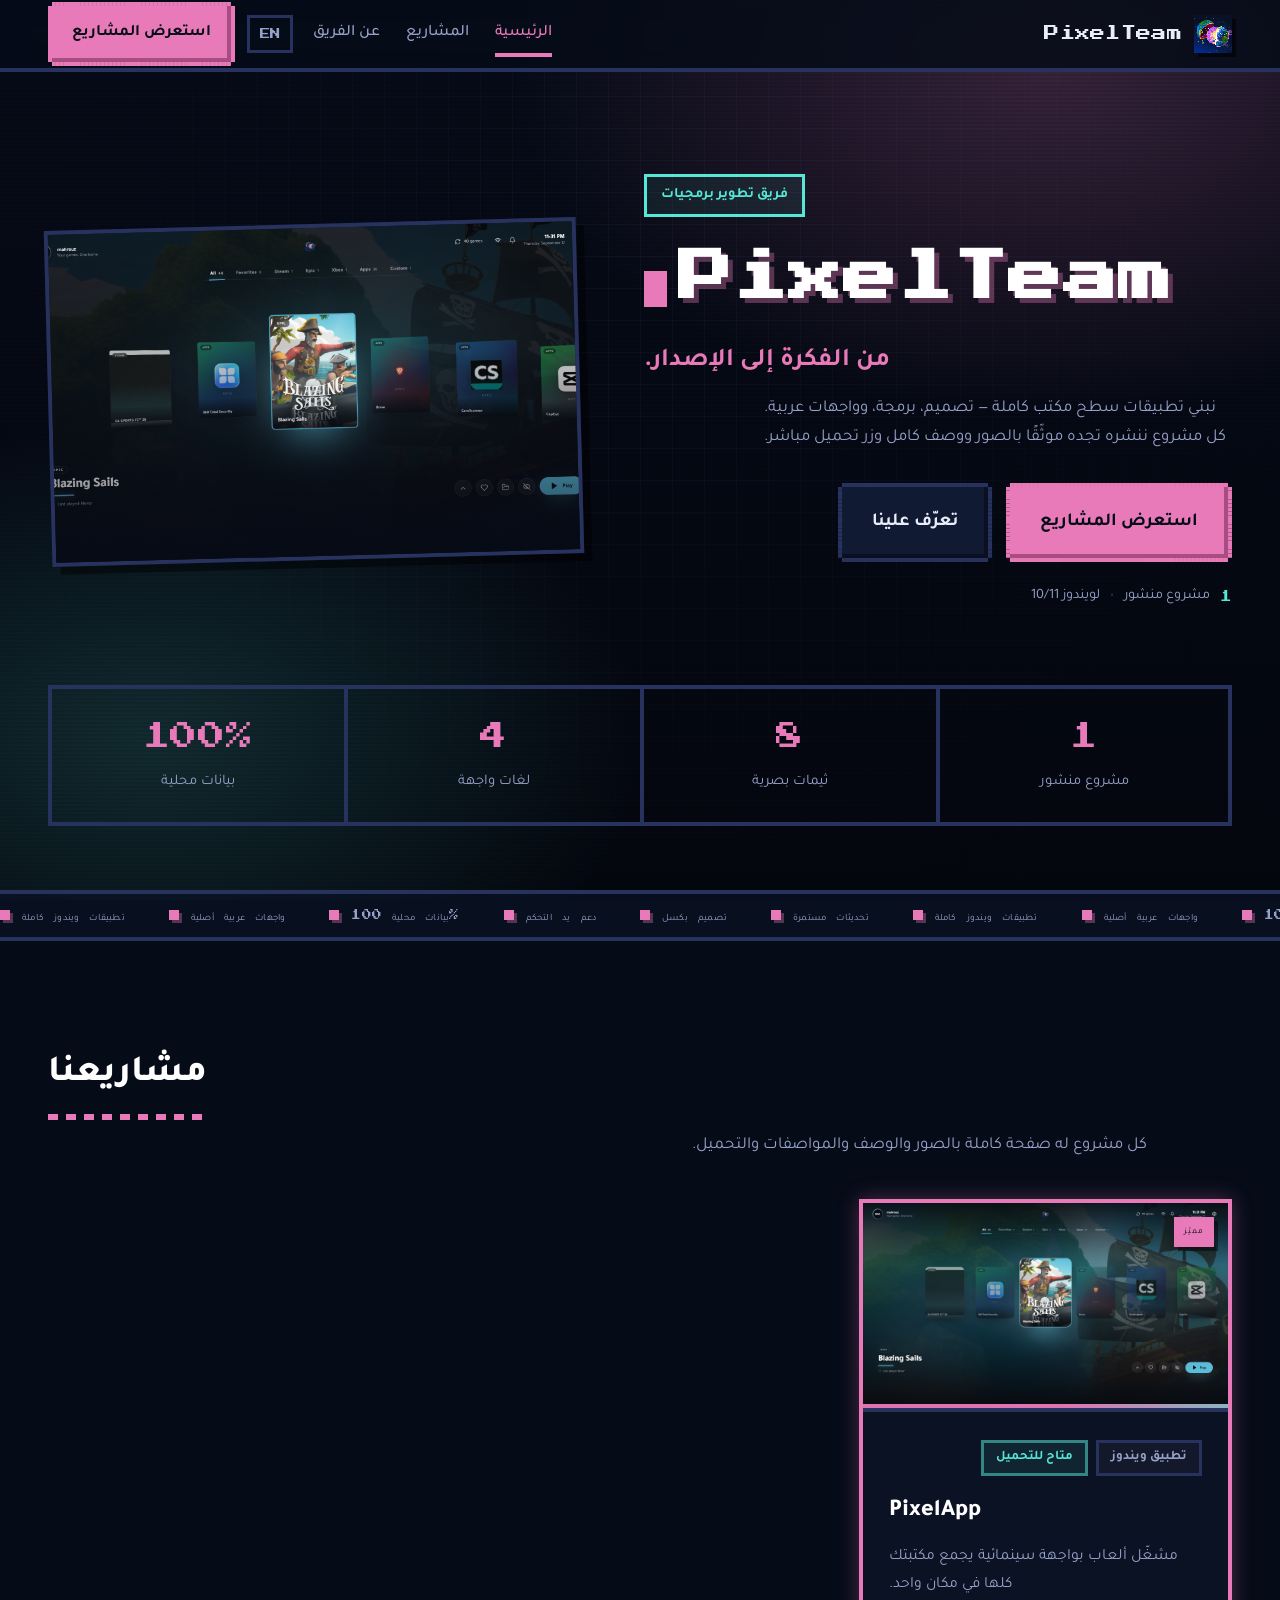
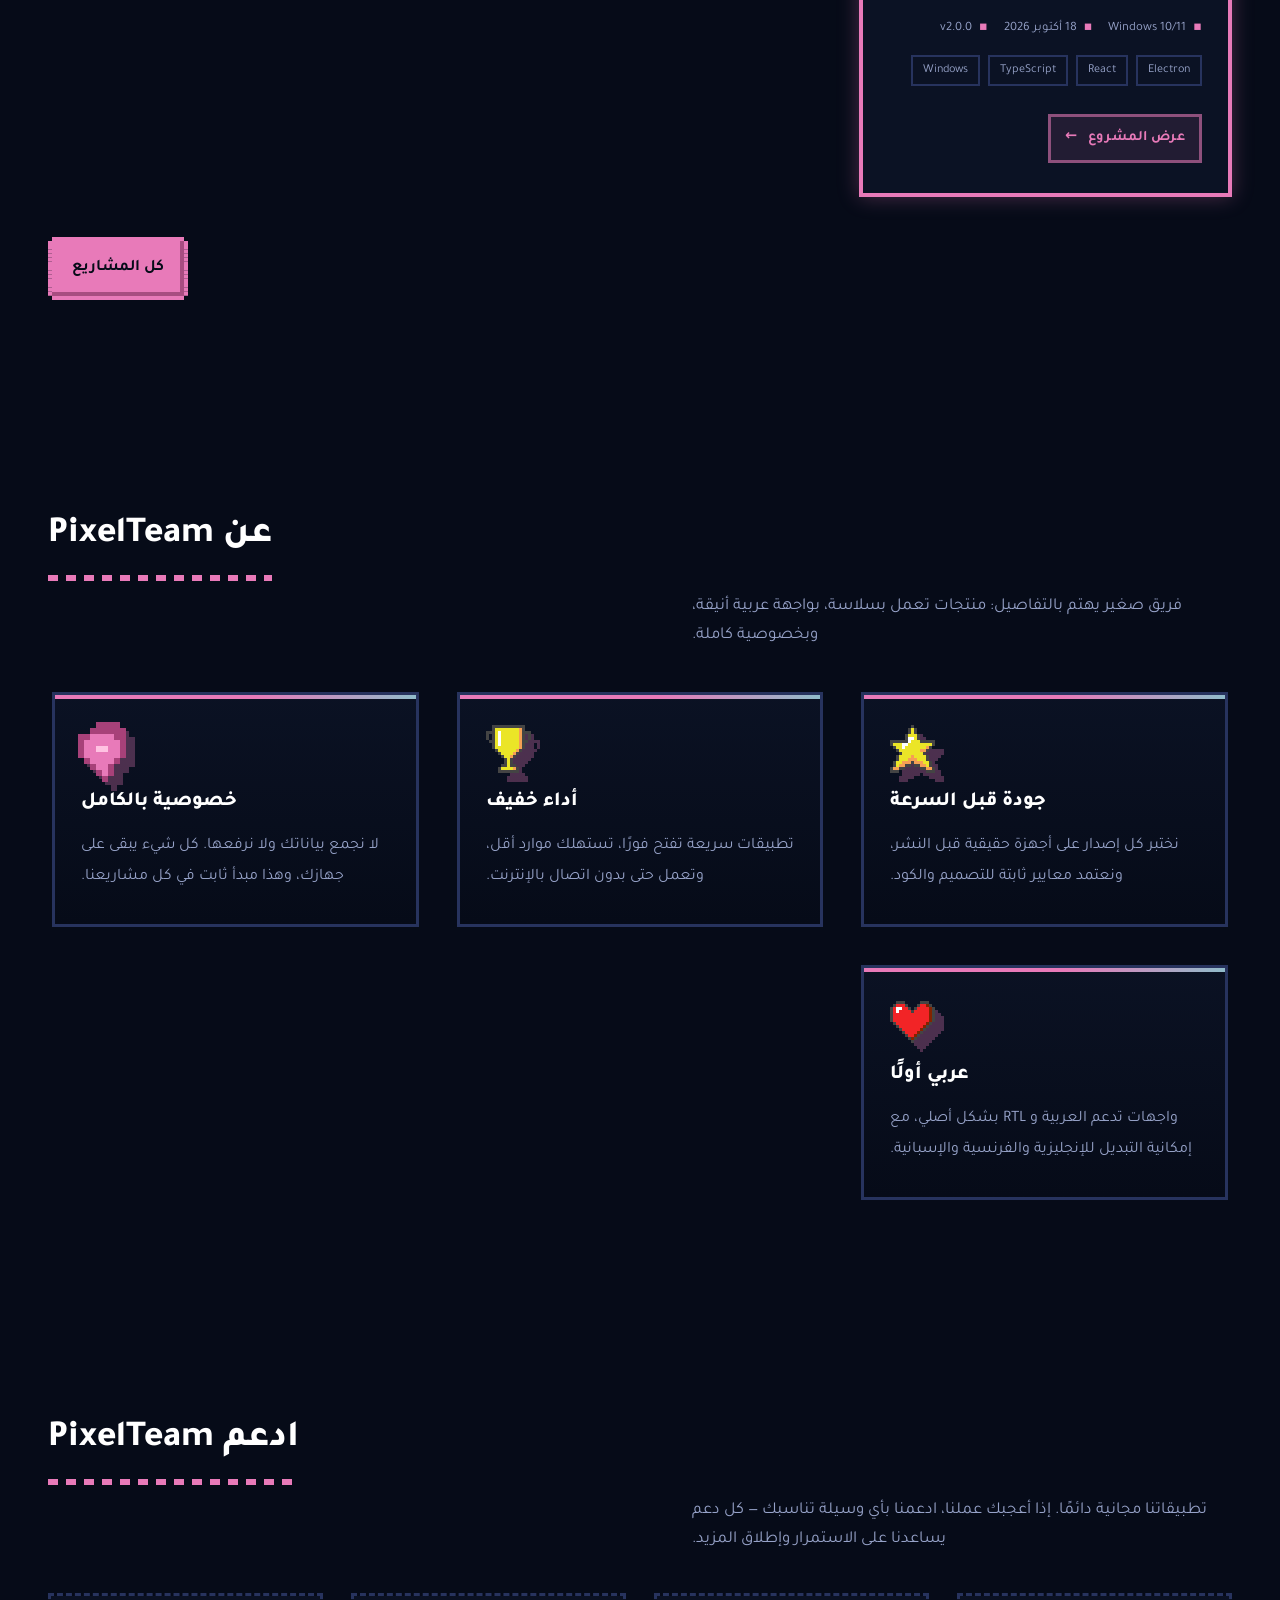
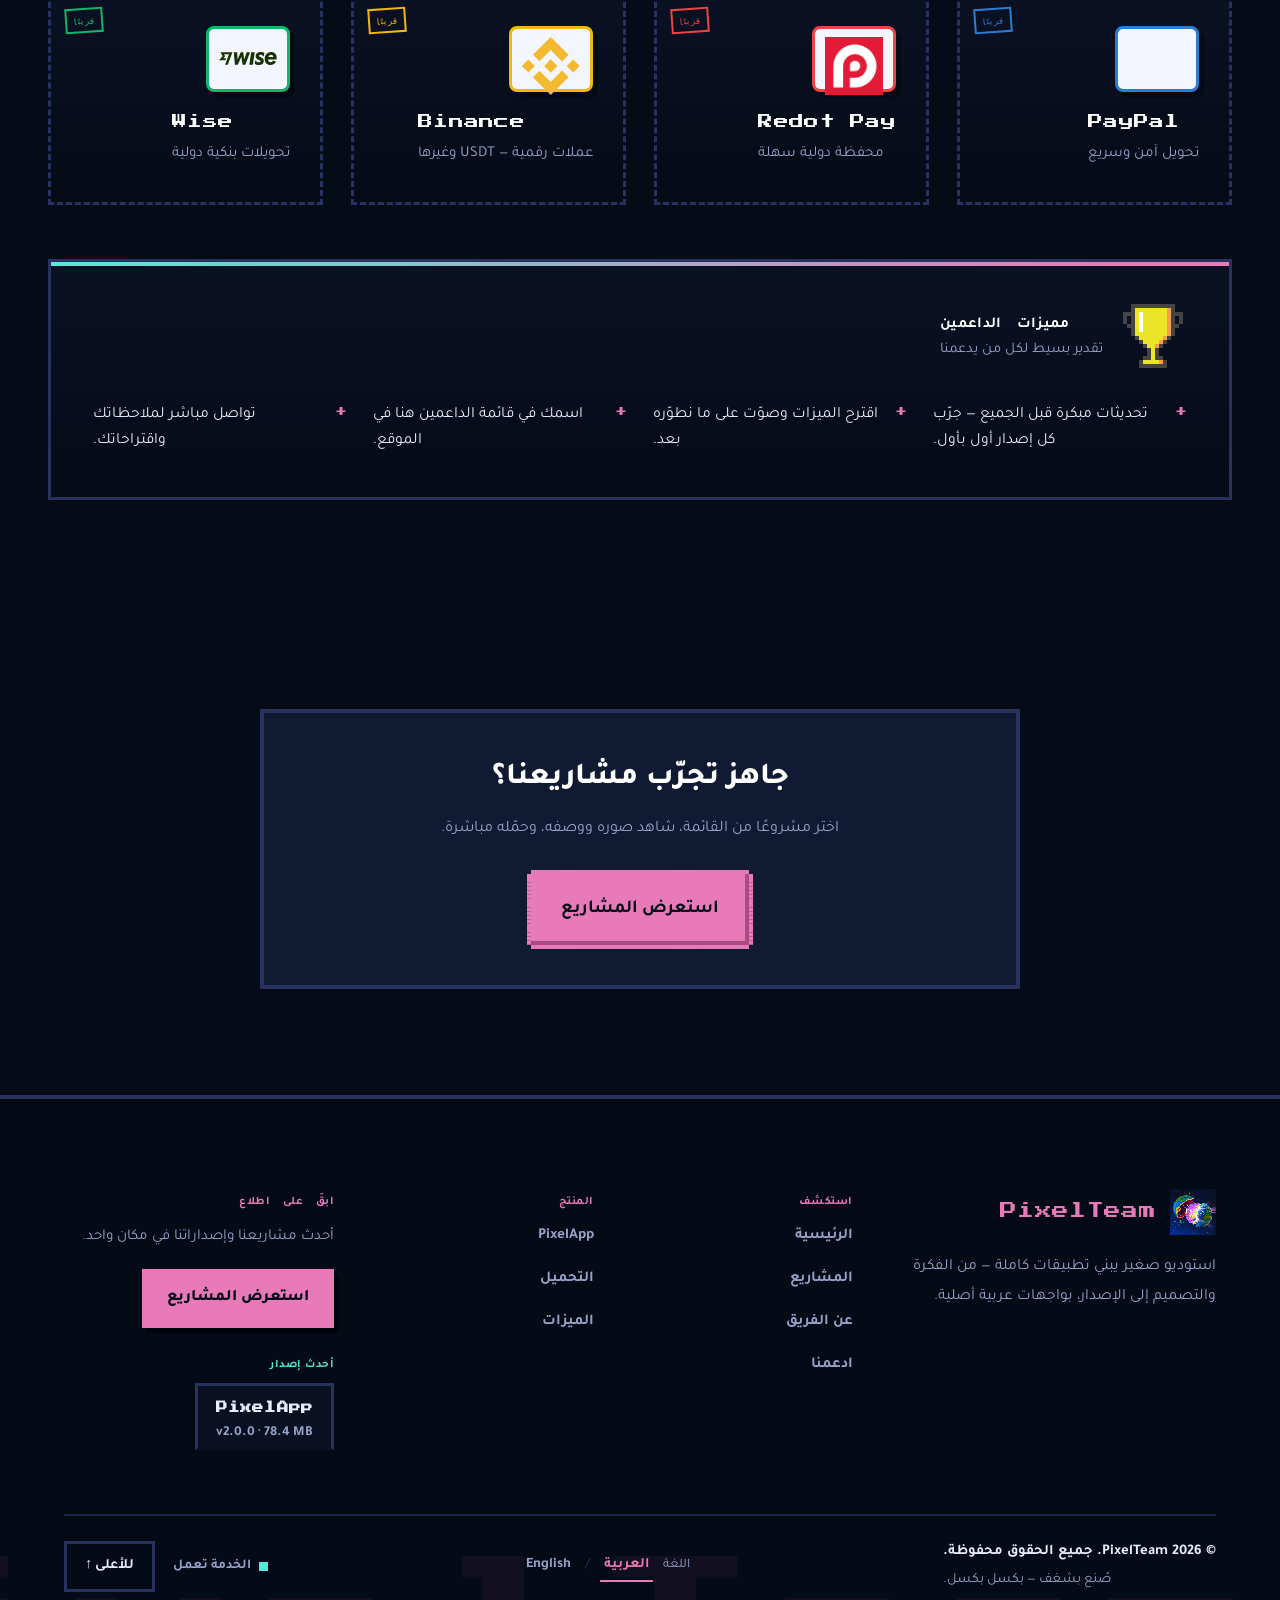
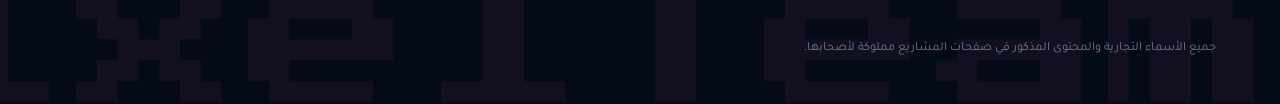
==== commit 9998b65d: "Home: bump visual themes stat to 8 for PixelApp v2" ====
--- a/index.html
+++ b/index.html
@@ -88,7 +88,7 @@
           <span class="stat__label" data-i18n="home.stat.projects">مشروع منشور</span>
         </div>
         <div class="stat">
-          <span class="stat__num pixel">6</span>
+          <span class="stat__num pixel">8</span>
           <span class="stat__label" data-i18n="home.stat.themes">ثيمات بصرية</span>
         </div>
         <div class="stat">
